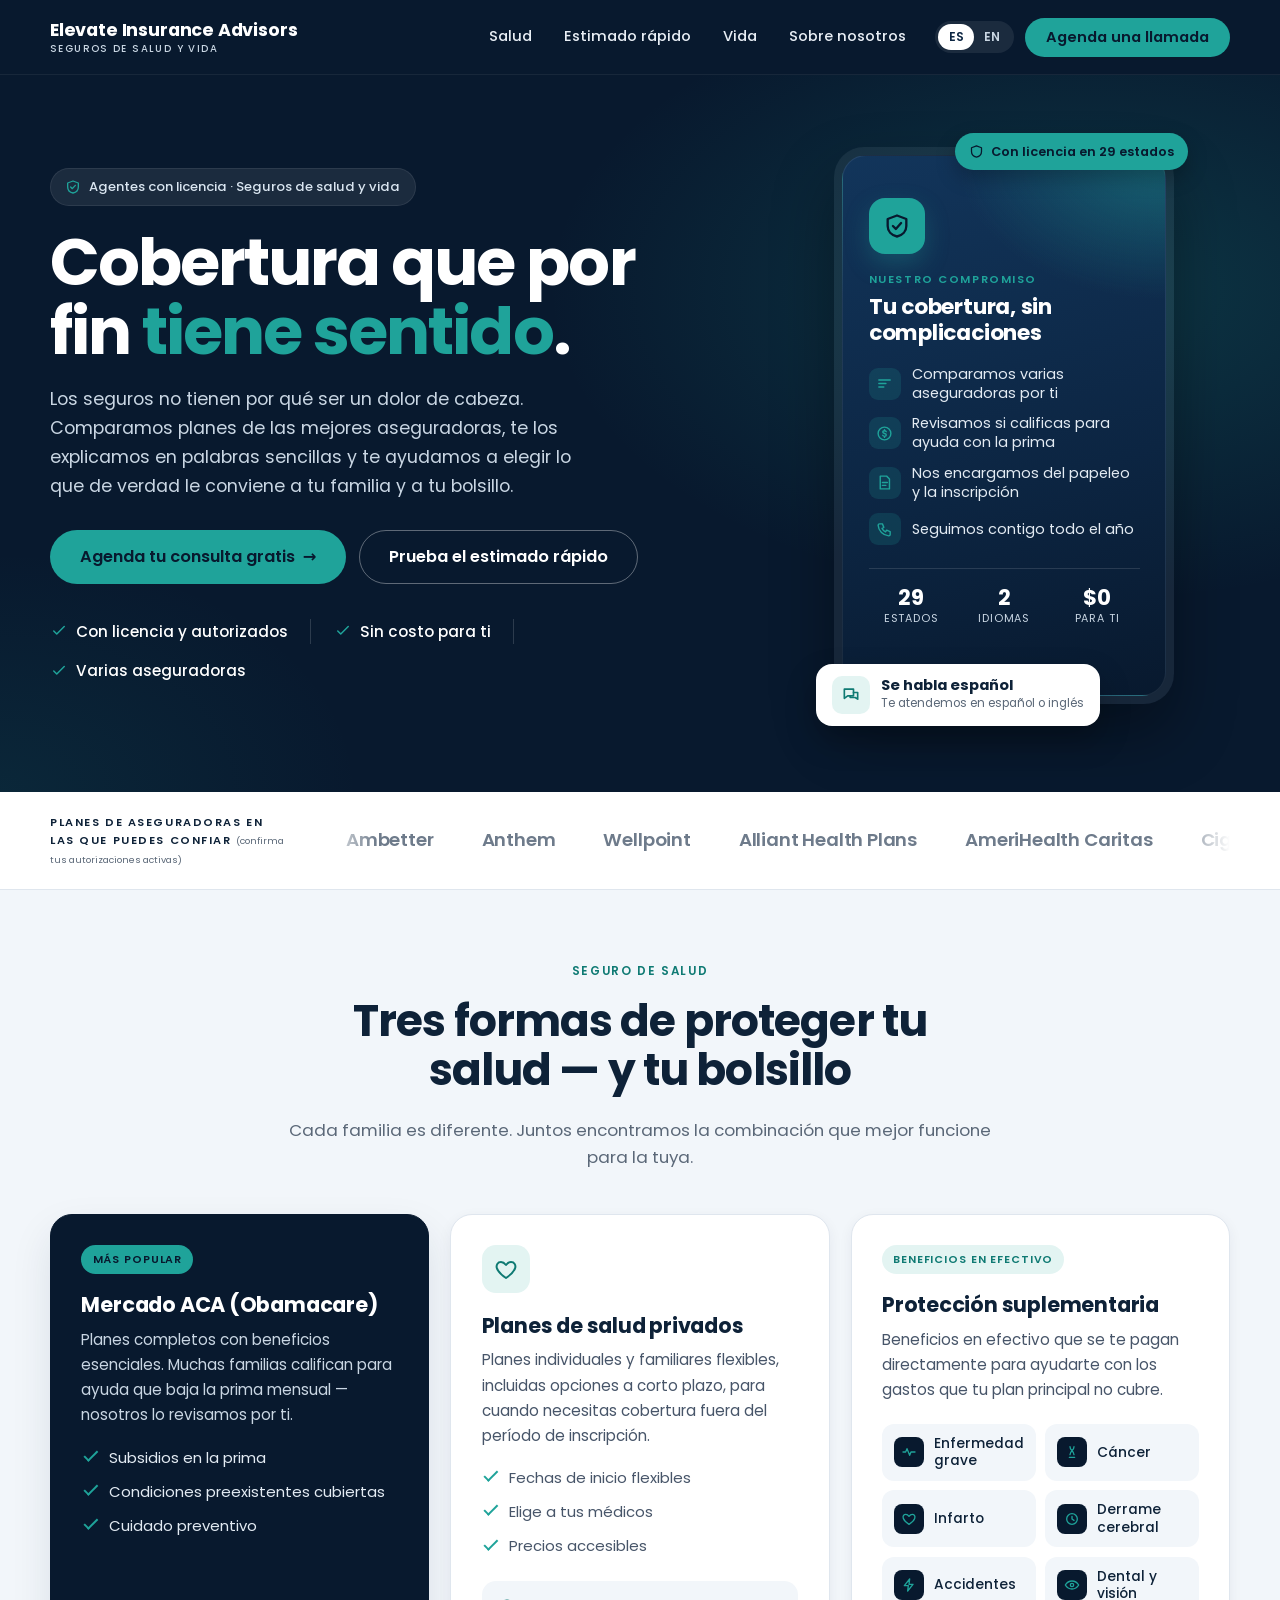
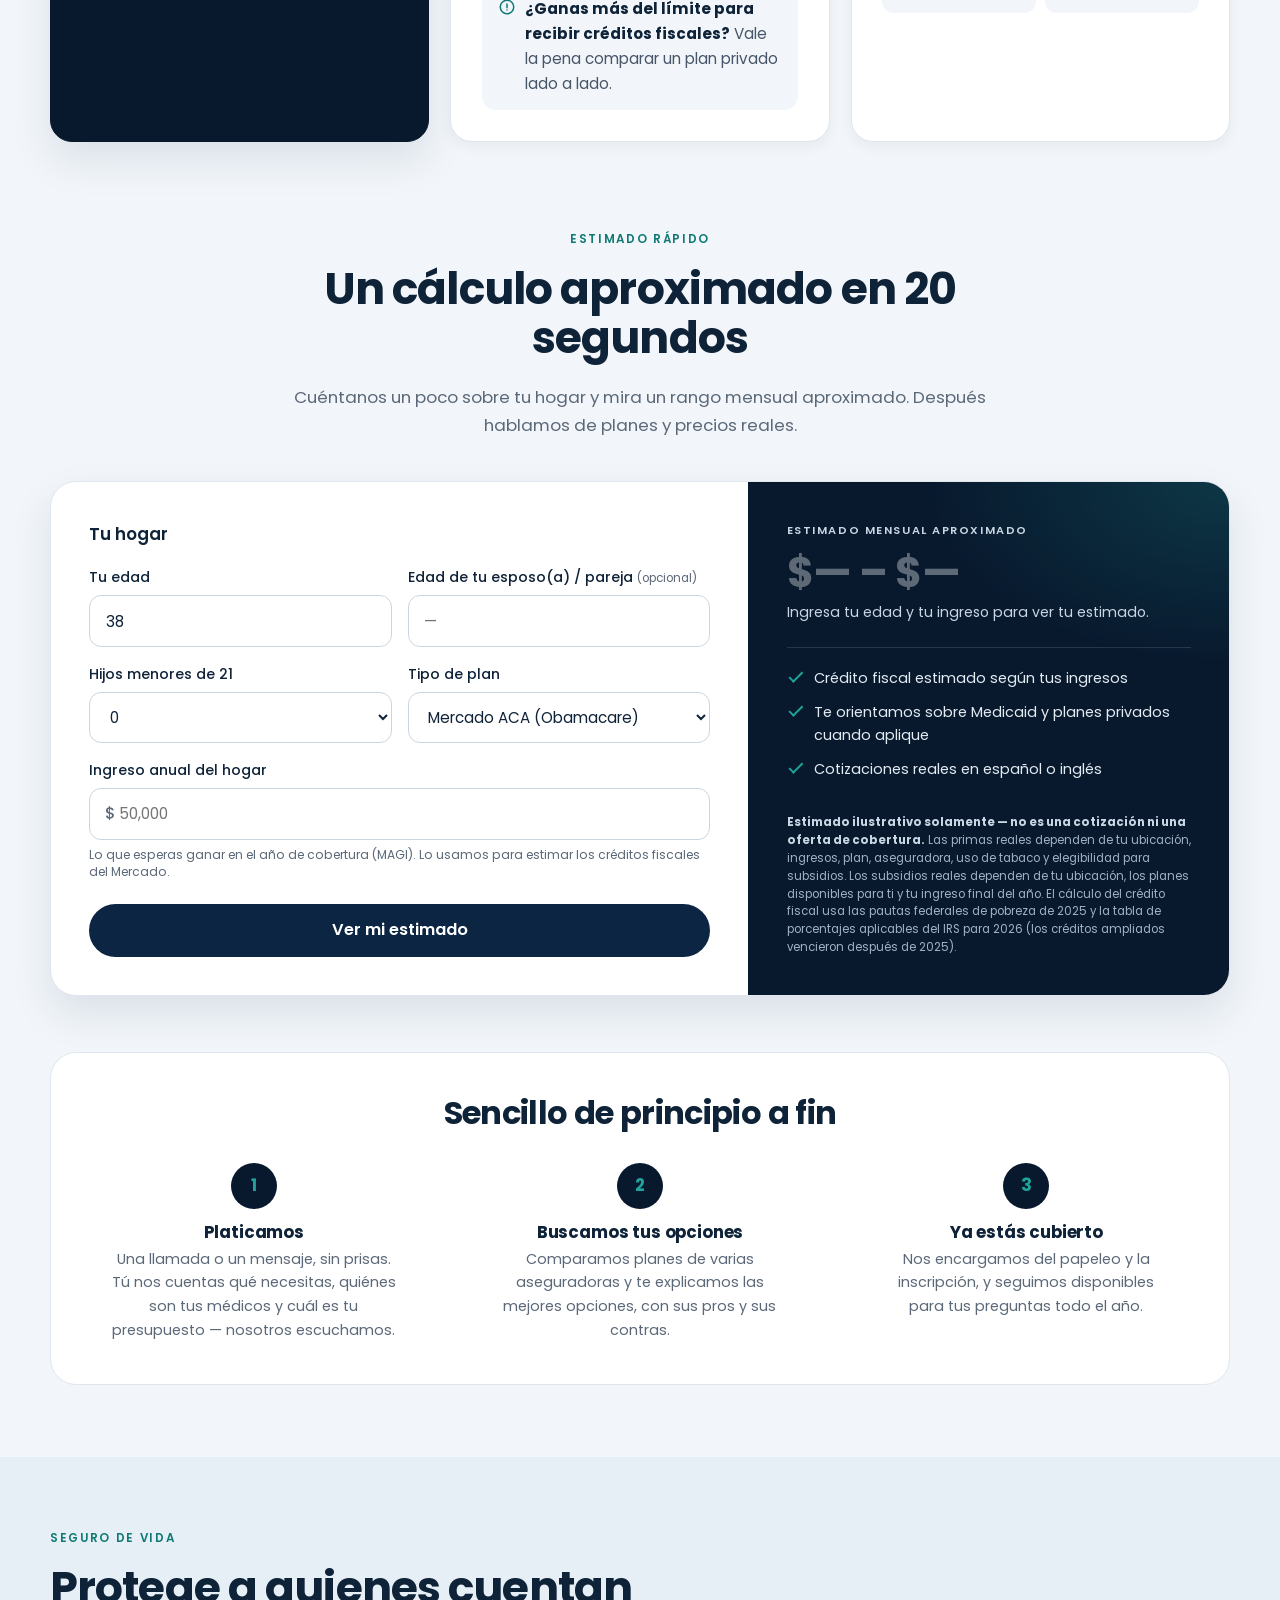
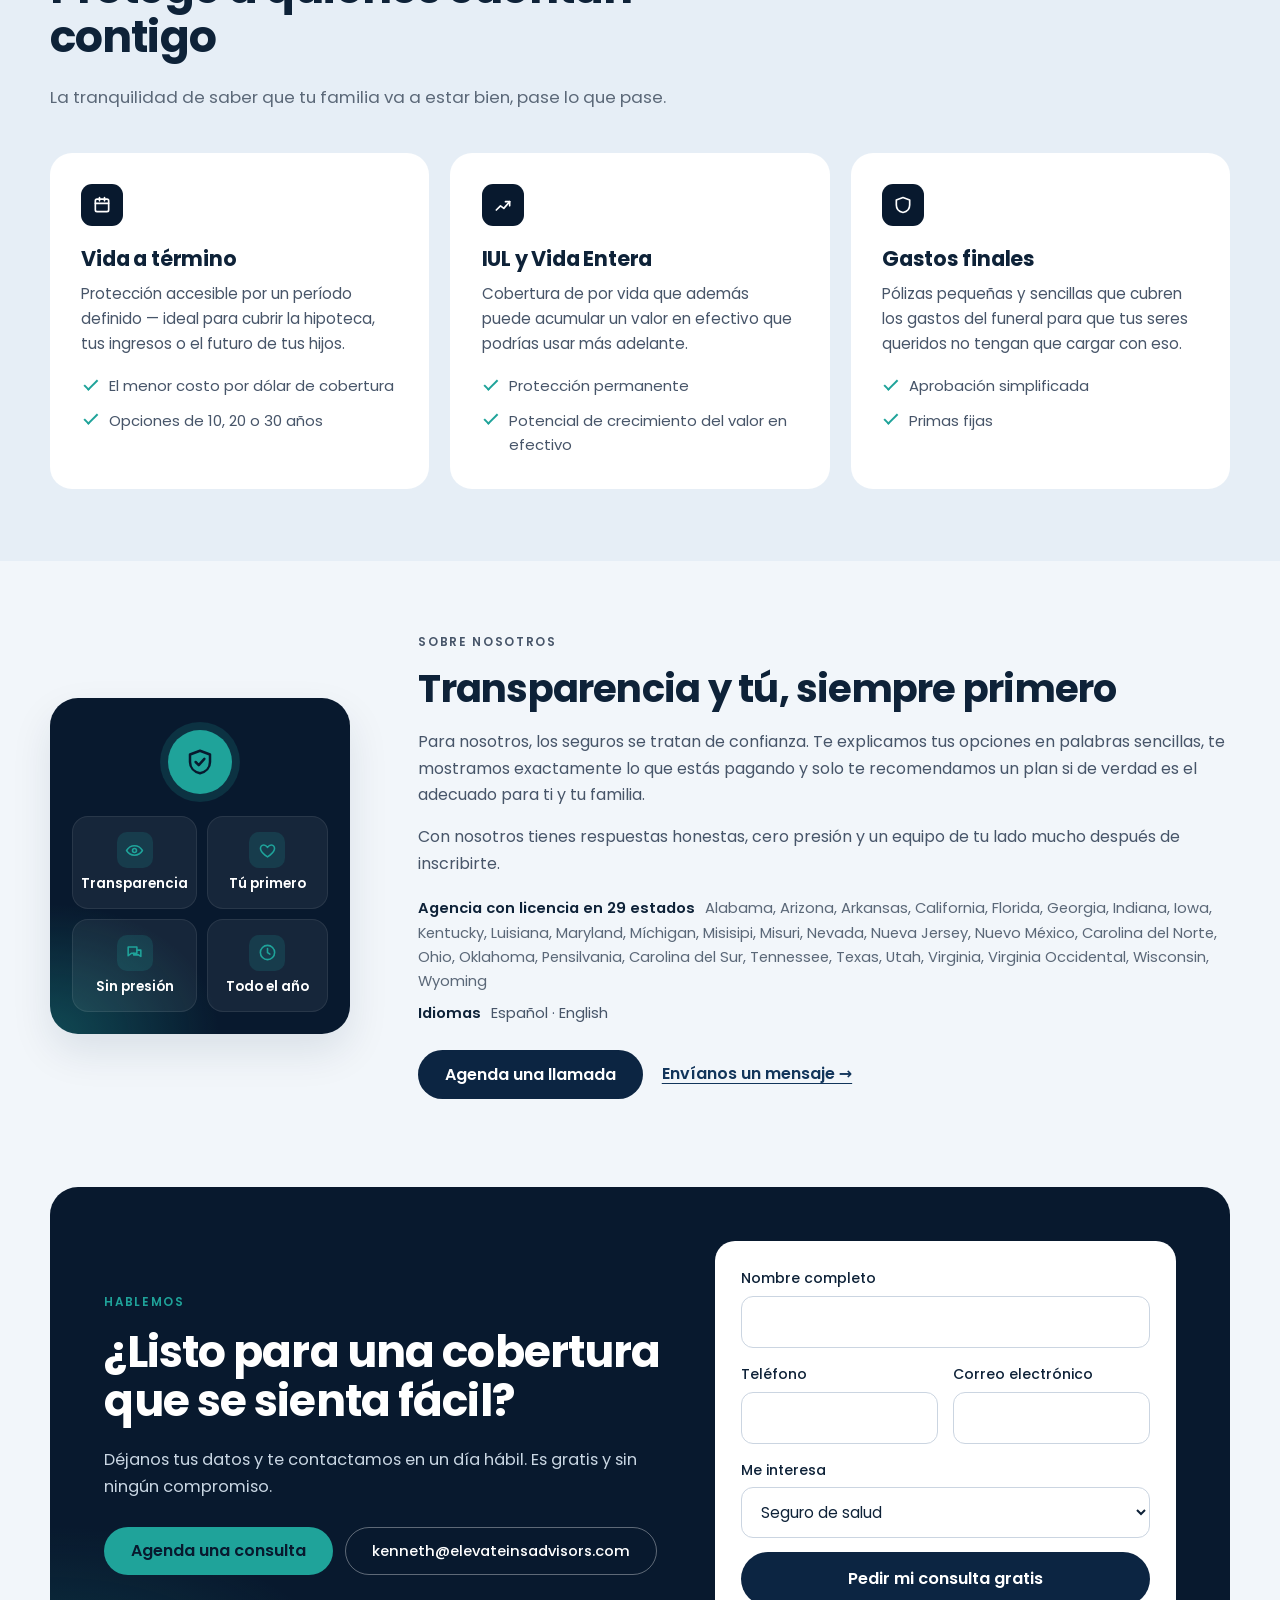
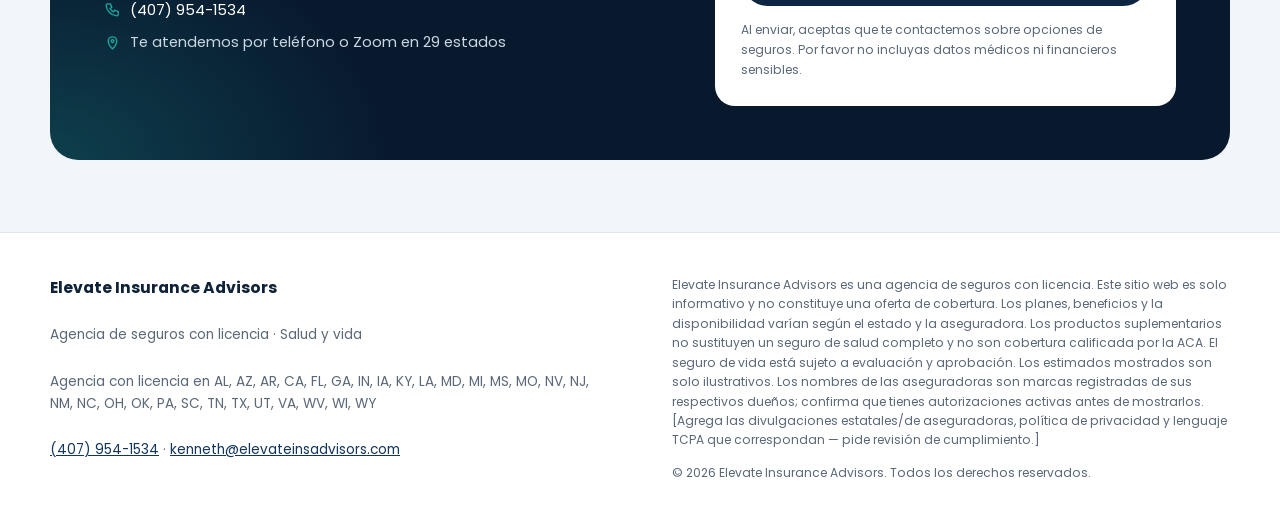
==== es/index.html @ 038d8456 "Add Spanish-first /es version (Elevate Insurance Advisors, no agent name/NPN)" ====
<!DOCTYPE html>
<html lang="es">
<head>
<meta charset="UTF-8">
<meta name="viewport" content="width=device-width, initial-scale=1">
<title>Elevate Insurance Advisors — Seguros de salud y vida en español</title>
<meta name="description" content="Agentes de seguros de salud y vida con licencia. Te ayudamos a comparar planes del Mercado ACA, planes privados y seguros de vida, en español y sin costo para ti.">
<link rel="preconnect" href="https://fonts.googleapis.com">
<link rel="preconnect" href="https://fonts.gstatic.com" crossorigin>
<link href="https://fonts.googleapis.com/css2?family=Poppins:wght@400;500;600;700&display=swap" rel="stylesheet">
<link rel="stylesheet" href="styles.css">
</head>
<body>

<header class="nav" id="top">
  <div class="container nav__inner">
    <a href="#top" class="brand" aria-label="Elevate Insurance Advisors — inicio">
      <span class="brand__name">Elevate Insurance Advisors</span>
      <span class="brand__tag" data-i18n="nav.tag">Seguros de salud y vida</span>
    </a>
    <nav class="nav__menu" id="menu" aria-label="Principal">
      <a href="#health" data-i18n="nav.health">Salud</a>
      <a href="#estimate" data-i18n="nav.estimate">Estimado rápido</a>
      <a href="#life" data-i18n="nav.life">Vida</a>
      <a href="#about" data-i18n="nav.about">Sobre nosotros</a>
    </nav>
    <div class="nav__actions">
      <div class="lang" role="group" aria-label="Idioma / Language">
        <button type="button" class="lang__btn is-active" data-lang="es" aria-pressed="true">ES</button>
        <button type="button" class="lang__btn" data-lang="en" aria-pressed="false">EN</button>
      </div>
      <a href="https://scheduler.zoom.us/kenneth-espinosa-y20qz6/1-hour-call" target="_blank" rel="noopener" data-book class="btn btn--teal btn--sm nav__cta" data-i18n="nav.cta">Agenda una llamada</a>
    </div>
  </div>
</header>

<main>
<!-- HERO -->
<section class="hero">
  <div class="container hero__grid">
    <div class="hero__copy">
      <p class="tag"><svg viewBox="0 0 24 24" aria-hidden="true"><path d="M12 3l8 3v6c0 4.5-3.2 8-8 9-4.8-1-8-4.5-8-9V6z"/><path d="M8.5 12l2.5 2.5 4.5-5"/></svg><span data-i18n="hero.eyebrow">Agentes con licencia · Seguros de salud y vida</span></p>
      <h1 data-i18n="hero.title">Cobertura que por fin <em>tiene sentido</em>.</h1>
      <p class="hero__lead" data-i18n="hero.sub">Los seguros no tienen por qué ser un dolor de cabeza. Comparamos planes de las mejores aseguradoras, te los explicamos en palabras sencillas y te ayudamos a elegir lo que de verdad le conviene a tu familia y a tu bolsillo.</p>
      <div class="hero__cta">
        <a href="https://scheduler.zoom.us/kenneth-espinosa-y20qz6/1-hour-call" target="_blank" rel="noopener" data-book class="btn btn--teal btn--lg"><span data-i18n="hero.cta1">Agenda tu consulta gratis</span> <span aria-hidden="true">→</span></a>
        <a href="#estimate" class="btn btn--outline btn--lg" data-i18n="hero.cta2">Prueba el estimado rápido</a>
      </div>
      <ul class="hero__facts">
        <li><svg viewBox="0 0 24 24" aria-hidden="true"><path d="M5 12l4 4 10-10"/></svg><span data-i18n="hero.b1">Con licencia y autorizados</span></li>
        <li><svg viewBox="0 0 24 24" aria-hidden="true"><path d="M5 12l4 4 10-10"/></svg><span data-i18n="hero.b2">Sin costo para ti</span></li>
        <li><svg viewBox="0 0 24 24" aria-hidden="true"><path d="M5 12l4 4 10-10"/></svg><span data-i18n="hero.b3">Varias aseguradoras</span></li>
      </ul>
    </div>
    <div class="hero__media">
      <div class="portrait promise">
        <div class="promise__inner">
          <span class="promise__seal" aria-hidden="true"><svg viewBox="0 0 24 24"><path d="M12 3l8 3v6c0 4.5-3.2 8-8 9-4.8-1-8-4.5-8-9V6z"/><path d="M8.5 12l2.5 2.5 4.5-5"/></svg></span>
          <p class="promise__kicker" data-i18n="promise.kicker">Nuestro compromiso</p>
          <p class="promise__title" data-i18n="promise.title">Tu cobertura, sin complicaciones</p>
          <ul class="promise__list">
            <li><span class="promise__ic" aria-hidden="true"><svg viewBox="0 0 24 24"><path d="M4 7h16M4 12h10M4 17h7"/></svg></span><span data-i18n="promise.t1">Comparamos varias aseguradoras por ti</span></li>
            <li><span class="promise__ic" aria-hidden="true"><svg viewBox="0 0 24 24"><circle cx="12" cy="12" r="9"/><path d="M14.5 9.5c-.5-1-1.5-1.5-2.5-1.5-1.4 0-2.5.8-2.5 2s1.1 1.6 2.5 2 2.5.8 2.5 2-1.1 2-2.5 2c-1 0-2-.5-2.5-1.5M12 6.5v1.5M12 16v1.5"/></svg></span><span data-i18n="promise.t2">Revisamos si calificas para ayuda con la prima</span></li>
            <li><span class="promise__ic" aria-hidden="true"><svg viewBox="0 0 24 24"><path d="M6 3h9l4 4v14H6z"/><path d="M9 12h7M9 16h5"/></svg></span><span data-i18n="promise.t3">Nos encargamos del papeleo y la inscripción</span></li>
            <li><span class="promise__ic" aria-hidden="true"><svg viewBox="0 0 24 24"><path d="M5 4h4l2 5-2.5 1.5a11 11 0 005 5L15 13l5 2v4a2 2 0 01-2 2A16 16 0 013 6a2 2 0 012-2"/></svg></span><span data-i18n="promise.t4">Seguimos contigo todo el año</span></li>
          </ul>
          <div class="promise__stats">
            <span><strong>29</strong><small data-i18n="promise.s1">estados</small></span>
            <span><strong>2</strong><small data-i18n="promise.s2">idiomas</small></span>
            <span><strong>$0</strong><small data-i18n="promise.s3">para ti</small></span>
          </div>
        </div>
        <span class="portrait__badge"><svg viewBox="0 0 24 24" aria-hidden="true"><path d="M12 3l8 3v6c0 4.5-3.2 8-8 9-4.8-1-8-4.5-8-9V6z"/></svg><span data-i18n="hero.badge">Con licencia en 29 estados</span></span>
        <div class="portrait__card">
          <span class="portrait__icon" aria-hidden="true"><svg viewBox="0 0 24 24"><path d="M4 5h11v8H8l-4 3z"/><path d="M15 9h5v8l-3-2h-6v-2"/></svg></span>
          <span><strong data-i18n="hero.lang.t">Se habla español</strong><small data-i18n="hero.lang">Te atendemos en español o inglés</small></span>
        </div>
      </div>
    </div>
  </div>
</section>

<!-- CARRIERS -->
<section class="carriers" aria-label="Aseguradoras">
  <div class="container carriers__inner">
    <p class="carriers__label" data-i18n="carriers.label">Planes de aseguradoras en las que puedes confiar <small>(confirma tus autorizaciones activas)</small></p>
    <div class="marquee">
      <div class="marquee__track">
        <ul>
          <li>Ambetter</li><li>Anthem</li><li>Wellpoint</li><li>Alliant Health Plans</li><li>AmeriHealth Caritas</li><li>Cigna</li><li>CareSource</li><li>Independence Blue Cross</li><li>Kaiser Permanente</li><li>Oscar</li><li>UnitedHealthcare</li><li>Molina Healthcare</li><li>Blue Cross Blue Shield of Texas</li><li>Florida Blue</li><li>Florida Health Care Plans</li><li>Blue Shield of California</li>
        </ul>
        <ul aria-hidden="true">
          <li>Ambetter</li><li>Anthem</li><li>Wellpoint</li><li>Alliant Health Plans</li><li>AmeriHealth Caritas</li><li>Cigna</li><li>CareSource</li><li>Independence Blue Cross</li><li>Kaiser Permanente</li><li>Oscar</li><li>UnitedHealthcare</li><li>Molina Healthcare</li><li>Blue Cross Blue Shield of Texas</li><li>Florida Blue</li><li>Florida Health Care Plans</li><li>Blue Shield of California</li>
        </ul>
      </div>
    </div>
  </div>
</section>

<!-- HEALTH -->
<section class="section" id="health">
  <div class="container">
    <header class="section__head section__head--center">
      <p class="eyebrow" data-i18n="health.eyebrow">Seguro de salud</p>
      <h2 data-i18n="health.title">Tres formas de proteger tu salud — y tu bolsillo</h2>
      <p class="section__sub" data-i18n="health.sub">Cada familia es diferente. Juntos encontramos la combinación que mejor funcione para la tuya.</p>
    </header>
    <div class="cards">
      <article class="card card--dark">
        <span class="chip chip--teal" data-i18n="health.flag">Más popular</span>
        <h3 data-i18n="health.c2.title">Mercado ACA (Obamacare)</h3>
        <p data-i18n="health.c2.text">Planes completos con beneficios esenciales. Muchas familias califican para ayuda que baja la prima mensual — nosotros lo revisamos por ti.</p>
        <ul class="ticks"><li data-i18n="health.c2.t1">Subsidios en la prima</li><li data-i18n="health.c2.t2">Condiciones preexistentes cubiertas</li><li data-i18n="health.c2.t3">Cuidado preventivo</li></ul>
      </article>
      <article class="card" id="private-plans">
        <span class="card__icon"><svg viewBox="0 0 24 24" aria-hidden="true"><path d="M12 21s-7-4.6-9-9.5C1.7 8 3.8 5 7 5c2 0 3.4 1 5 3 1.6-2 3-3 5-3 3.2 0 5.3 3 4 6.5C19 16.4 12 21 12 21z"/></svg></span>
        <h3 data-i18n="health.c1.title">Planes de salud privados</h3>
        <p data-i18n="health.c1.text">Planes individuales y familiares flexibles, incluidas opciones a corto plazo, para cuando necesitas cobertura fuera del período de inscripción.</p>
        <ul class="ticks"><li data-i18n="health.c1.t1">Fechas de inicio flexibles</li><li data-i18n="health.c1.t2">Elige a tus médicos</li><li data-i18n="health.c1.t3">Precios accesibles</li></ul>
        <p class="callout"><svg viewBox="0 0 24 24" aria-hidden="true"><circle cx="12" cy="12" r="9"/><path d="M12 8v5M12 16h.01"/></svg><span data-i18n="health.c1.note"><strong>¿Ganas más del límite para recibir créditos fiscales?</strong> Vale la pena comparar un plan privado lado a lado.</span></p>
      </article>
      <article class="card">
        <span class="chip" data-i18n="health.c3.flag">Beneficios en efectivo</span>
        <h3 data-i18n="health.c3.title">Protección suplementaria</h3>
        <p data-i18n="health.c3.text">Beneficios en efectivo que se te pagan directamente para ayudarte con los gastos que tu plan principal no cubre.</p>
        <ul class="tiles">
          <li><span class="tiles__ic" aria-hidden="true"><svg viewBox="0 0 24 24"><path d="M3 12h4l2-5 4 10 2-5h6"/></svg></span><span data-i18n="health.c3.t1">Enfermedad grave</span></li>
          <li><span class="tiles__ic" aria-hidden="true"><svg viewBox="0 0 24 24"><path d="M9 4c0 6 6 6 6 12M15 4c0 6-6 6-6 12"/><path d="M8 20h8"/></svg></span><span data-i18n="health.c3.t2">Cáncer</span></li>
          <li><span class="tiles__ic" aria-hidden="true"><svg viewBox="0 0 24 24"><path d="M12 20s-7-4.4-8.6-9C2.3 7.6 4.4 5 7.2 5 9 5 10.6 6 12 8c1.4-2 3-3 4.8-3 2.8 0 4.9 2.6 3.8 6-1.6 4.6-8.6 9-8.6 9z"/></svg></span><span data-i18n="health.c3.t3">Infarto</span></li>
          <li><span class="tiles__ic" aria-hidden="true"><svg viewBox="0 0 24 24"><circle cx="12" cy="12" r="8"/><path d="M12 8v4l3 2"/></svg></span><span data-i18n="health.c3.t4">Derrame cerebral</span></li>
          <li><span class="tiles__ic" aria-hidden="true"><svg viewBox="0 0 24 24"><path d="M13 3L5 13h6l-1 8 8-10h-6z"/></svg></span><span data-i18n="health.c3.t5">Accidentes</span></li>
          <li><span class="tiles__ic" aria-hidden="true"><svg viewBox="0 0 24 24"><path d="M2 12s3.6-6 10-6 10 6 10 6-3.6 6-10 6S2 12 2 12z"/><circle cx="12" cy="12" r="2.5"/></svg></span><span data-i18n="health.c3.t6">Dental y visión</span></li>
        </ul>
      </article>
    </div>
  </div>
</section>

<!-- ESTIMATE -->
<section class="section section--flush" id="estimate">
  <div class="container">
    <header class="section__head section__head--center">
      <p class="eyebrow" data-i18n="est.eyebrow">Estimado rápido</p>
      <h2 data-i18n="est.title">Un cálculo aproximado en 20 segundos</h2>
      <p class="section__sub" data-i18n="est.sub">Cuéntanos un poco sobre tu hogar y mira un rango mensual aproximado. Después hablamos de planes y precios reales.</p>
    </header>
    <div class="estimator">
      <form class="calc" id="calc" novalidate>
        <p class="calc__title" data-i18n="est.house">Tu hogar</p>
        <div class="calc__grid">
          <div class="field">
            <label for="age1" data-i18n="est.age1">Tu edad</label>
            <input type="number" id="age1" min="18" max="64" value="38" inputmode="numeric">
          </div>
          <div class="field">
            <label for="age2"><span data-i18n="est.age2">Edad de tu esposo(a) / pareja</span> <small data-i18n="est.opt">(opcional)</small></label>
            <input type="number" id="age2" min="18" max="64" placeholder="—" inputmode="numeric">
          </div>
          <div class="field">
            <label for="kids" data-i18n="est.kids">Hijos menores de 21</label>
            <select id="kids"><option>0</option><option>1</option><option>2</option><option>3</option><option>4</option><option>5</option></select>
          </div>
          <div class="field">
            <label for="type" data-i18n="est.type">Tipo de plan</label>
            <select id="type">
              <option value="aca" data-i18n="est.type.aca">Mercado ACA (Obamacare)</option>
              <option value="private" data-i18n="est.type.private">Plan de salud privado</option>
            </select>
          </div>
          <div class="field field--full">
            <label for="income" data-i18n="est.income">Ingreso anual del hogar</label>
            <div class="money"><span class="money__sym" aria-hidden="true">$</span><input type="text" id="income" inputmode="numeric" autocomplete="off" placeholder="50,000" aria-describedby="incomeHelp" required></div>
            <small class="field__help" id="incomeHelp" data-i18n="est.income.help">Lo que esperas ganar en el año de cobertura (MAGI). Lo usamos para estimar los créditos fiscales del Mercado.</small>
          </div>
        </div>
        <button type="submit" class="btn btn--navy btn--lg calc__btn" data-i18n="est.btn">Ver mi estimado</button>
      </form>
      <aside class="panel" aria-live="polite">
        <p class="panel__label" data-i18n="est.result">Estimado mensual aproximado</p>
        <div class="panel__empty" id="resultEmpty">
          <p class="panel__value panel__value--empty">$— – $—</p>
          <p class="panel__meta" data-i18n="est.empty">Ingresa tu edad y tu ingreso para ver tu estimado.</p>
        </div>
        <div class="result" id="result" hidden>
          <p class="result__sub" id="afterLabel" data-i18n="est.after">Mercado ACA, después del crédito fiscal</p>
          <p class="result__value" id="after">—</p>
          <p class="result__meta" id="credit"></p>
          <p class="result__who" id="who"></p>
          <p class="result__note" id="note" hidden></p>
          <a href="https://scheduler.zoom.us/kenneth-espinosa-y20qz6/1-hour-call" target="_blank" rel="noopener" data-book class="btn btn--teal" data-i18n="est.next">Quiero mi cotización real</a>
        </div>
        <ul class="panel__list">
          <li data-i18n="est.l1">Crédito fiscal estimado según tus ingresos</li>
          <li data-i18n="est.l2">Te orientamos sobre Medicaid y planes privados cuando aplique</li>
          <li data-i18n="est.l3">Cotizaciones reales en español o inglés</li>
        </ul>
        <p class="panel__fine" data-i18n="est.disclaimer"><strong>Estimado ilustrativo solamente — no es una cotización ni una oferta de cobertura.</strong> Las primas reales dependen de tu ubicación, ingresos, plan, aseguradora, uso de tabaco y elegibilidad para subsidios. Los subsidios reales dependen de tu ubicación, los planes disponibles para ti y tu ingreso final del año. El cálculo del crédito fiscal usa las pautas federales de pobreza de 2025 y la tabla de porcentajes aplicables del IRS para 2026 (los créditos ampliados vencieron después de 2025).</p>
        <!-- DEV NOTE: formula in script.js (estimate()) is EXAMPLE LOGIC and must be replaced with real rating data. -->
      </aside>
    </div>

    <!-- HOW -->
    <div class="how" id="how">
      <h2 data-i18n="how.title">Sencillo de principio a fin</h2>
      <ol class="steps">
        <li class="step"><span class="step__n">1</span><h3 data-i18n="how.s1.title">Platicamos</h3><p data-i18n="how.s1.text">Una llamada o un mensaje, sin prisas. Tú nos cuentas qué necesitas, quiénes son tus médicos y cuál es tu presupuesto — nosotros escuchamos.</p></li>
        <li class="step"><span class="step__n">2</span><h3 data-i18n="how.s2.title">Buscamos tus opciones</h3><p data-i18n="how.s2.text">Comparamos planes de varias aseguradoras y te explicamos las mejores opciones, con sus pros y sus contras.</p></li>
        <li class="step"><span class="step__n">3</span><h3 data-i18n="how.s3.title">Ya estás cubierto</h3><p data-i18n="how.s3.text">Nos encargamos del papeleo y la inscripción, y seguimos disponibles para tus preguntas todo el año.</p></li>
      </ol>
    </div>
  </div>
</section>

<!-- LIFE -->
<section class="section section--tint" id="life">
  <div class="container">
    <header class="section__head">
      <p class="eyebrow" data-i18n="life.eyebrow">Seguro de vida</p>
      <h2 data-i18n="life.title">Protege a quienes cuentan contigo</h2>
      <p class="section__sub" data-i18n="life.sub">La tranquilidad de saber que tu familia va a estar bien, pase lo que pase.</p>
    </header>
    <div class="cards">
      <article class="card card--flat">
        <span class="card__icon card__icon--navy"><svg viewBox="0 0 24 24" aria-hidden="true"><rect x="4" y="5" width="16" height="15" rx="2"/><path d="M4 10h16M9 3v4M15 3v4"/></svg></span>
        <h3 data-i18n="life.c1.title">Vida a término</h3>
        <p data-i18n="life.c1.text">Protección accesible por un período definido — ideal para cubrir la hipoteca, tus ingresos o el futuro de tus hijos.</p>
        <ul class="ticks"><li data-i18n="life.c1.t1">El menor costo por dólar de cobertura</li><li data-i18n="life.c1.t2">Opciones de 10, 20 o 30 años</li></ul>
      </article>
      <article class="card card--flat">
        <span class="card__icon card__icon--navy"><svg viewBox="0 0 24 24" aria-hidden="true"><path d="M4 18l5-5 4 3 7-8"/><path d="M15 8h5v5"/></svg></span>
        <h3 data-i18n="life.c2.title">IUL y Vida Entera</h3>
        <p data-i18n="life.c2.text">Cobertura de por vida que además puede acumular un valor en efectivo que podrías usar más adelante.</p>
        <ul class="ticks"><li data-i18n="life.c2.t1">Protección permanente</li><li data-i18n="life.c2.t2">Potencial de crecimiento del valor en efectivo</li></ul>
      </article>
      <article class="card card--flat">
        <span class="card__icon card__icon--navy"><svg viewBox="0 0 24 24" aria-hidden="true"><path d="M12 3l8 3v6c0 4.5-3.2 8-8 9-4.8-1-8-4.5-8-9V6z"/></svg></span>
        <h3 data-i18n="life.c3.title">Gastos finales</h3>
        <p data-i18n="life.c3.text">Pólizas pequeñas y sencillas que cubren los gastos del funeral para que tus seres queridos no tengan que cargar con eso.</p>
        <ul class="ticks"><li data-i18n="life.c3.t1">Aprobación simplificada</li><li data-i18n="life.c3.t2">Primas fijas</li></ul>
      </article>
    </div>
  </div>
</section>

<!-- ABOUT -->
<section class="section" id="about">
  <div class="container about">
    <div class="values" aria-hidden="true">
      <span class="values__mark"><svg viewBox="0 0 24 24"><path d="M12 3l8 3v6c0 4.5-3.2 8-8 9-4.8-1-8-4.5-8-9V6z"/><path d="M8.5 12l2.5 2.5 4.5-5"/></svg></span>
      <ul class="values__grid">
        <li><span class="values__ic"><svg viewBox="0 0 24 24"><path d="M2 12s3.6-6 10-6 10 6 10 6-3.6 6-10 6S2 12 2 12z"/><circle cx="12" cy="12" r="2.5"/></svg></span><span data-i18n="values.v1">Transparencia</span></li>
        <li><span class="values__ic"><svg viewBox="0 0 24 24"><path d="M12 20s-7-4.4-8.6-9C2.3 7.6 4.4 5 7.2 5 9 5 10.6 6 12 8c1.4-2 3-3 4.8-3 2.8 0 4.9 2.6 3.8 6-1.6 4.6-8.6 9-8.6 9z"/></svg></span><span data-i18n="values.v2">Tú primero</span></li>
        <li><span class="values__ic"><svg viewBox="0 0 24 24"><path d="M4 5h11v8H8l-4 3z"/><path d="M15 9h5v8l-3-2h-6v-2"/></svg></span><span data-i18n="values.v3">Sin presión</span></li>
        <li><span class="values__ic"><svg viewBox="0 0 24 24"><circle cx="12" cy="12" r="9"/><path d="M12 7v5l3 2"/></svg></span><span data-i18n="values.v4">Todo el año</span></li>
      </ul>
    </div>
    <div class="about__copy">
      <p class="eyebrow" data-i18n="about.eyebrow">Sobre nosotros</p>
      <h2 data-i18n="about.title">Transparencia y tú, siempre primero</h2>
      <p data-i18n="about.p1">Para nosotros, los seguros se tratan de confianza. Te explicamos tus opciones en palabras sencillas, te mostramos exactamente lo que estás pagando y solo te recomendamos un plan si de verdad es el adecuado para ti y tu familia.</p>
      <p data-i18n="about.p2">Con nosotros tienes respuestas honestas, cero presión y un equipo de tu lado mucho después de inscribirte.</p>
      <ul class="facts">
        <li><strong data-i18n="about.f1">Agencia con licencia en 29 estados</strong> <span data-i18n="about.states">Alabama, Arizona, Arkansas, California, Florida, Georgia, Indiana, Iowa, Kentucky, Luisiana, Maryland, Míchigan, Misisipi, Misuri, Nevada, Nueva Jersey, Nuevo México, Carolina del Norte, Ohio, Oklahoma, Pensilvania, Carolina del Sur, Tennessee, Texas, Utah, Virginia, Virginia Occidental, Wisconsin, Wyoming</span></li>
        <li><strong data-i18n="about.f3">Idiomas</strong> Español · English</li>
      </ul>
      <div class="about__cta">
        <a href="https://scheduler.zoom.us/kenneth-espinosa-y20qz6/1-hour-call" target="_blank" rel="noopener" data-book class="btn btn--navy" data-i18n="about.cta1">Agenda una llamada</a>
        <a href="#contact" class="textlink" data-i18n="about.cta2">Envíanos un mensaje →</a>
      </div>
    </div>
  </div>
</section>

<!-- CONTACT -->
<section class="section section--flush" id="contact">
  <div class="container">
    <div class="cta">
      <div class="cta__copy">
        <p class="eyebrow eyebrow--light" data-i18n="contact.eyebrow">Hablemos</p>
        <h2 data-i18n="contact.title">¿Listo para una cobertura que se sienta fácil?</h2>
        <p class="cta__sub" data-i18n="contact.sub">Déjanos tus datos y te contactamos en un día hábil. Es gratis y sin ningún compromiso.</p>
        <div class="cta__btns">
          <a href="https://scheduler.zoom.us/kenneth-espinosa-y20qz6/1-hour-call" target="_blank" rel="noopener" data-book class="btn btn--teal" data-i18n="contact.book">Agenda una consulta</a>
          <a href="mailto:kenneth@elevateinsadvisors.com" class="btn btn--outline">kenneth@elevateinsadvisors.com</a>
        </div>
        <ul class="cta__info">
          <li><svg viewBox="0 0 24 24" aria-hidden="true"><path d="M5 4h4l2 5-2.5 1.5a11 11 0 005 5L15 13l5 2v4a2 2 0 01-2 2A16 16 0 013 6a2 2 0 012-2"/></svg><a href="tel:+14079541534">(407) 954-1534</a></li>
          <li><svg viewBox="0 0 24 24" aria-hidden="true"><path d="M12 21s-6-5.3-6-11a6 6 0 0112 0c0 5.7-6 11-6 11z"/><circle cx="12" cy="10" r="2"/></svg><span data-i18n="contact.where">Te atendemos por teléfono o Zoom en 29 estados</span></li>
        </ul>
      </div>
      <form class="form" id="contactForm" novalidate>
        <div class="field"><label for="name" data-i18n="form.name">Nombre completo</label><input id="name" name="name" type="text" autocomplete="name" required></div>
        <div class="form__row">
          <div class="field"><label for="phone" data-i18n="form.phone">Teléfono</label><input id="phone" name="phone" type="tel" autocomplete="tel" required></div>
          <div class="field"><label for="email" data-i18n="form.email">Correo electrónico</label><input id="email" name="email" type="email" autocomplete="email" required></div>
        </div>
        <div class="field">
          <label for="interest" data-i18n="form.interest">Me interesa</label>
          <select id="interest" name="interest">
            <option value="Health insurance" data-i18n="form.i1">Seguro de salud</option>
            <option value="Supplemental protection" data-i18n="form.i2">Protección suplementaria</option>
            <option value="Life insurance" data-i18n="form.i3">Seguro de vida</option>
            <option value="Not sure yet" data-i18n="form.i4">Todavía no sé</option>
          </select>
        </div>
        <button type="submit" class="btn btn--navy btn--lg" data-i18n="form.btn">Pedir mi consulta gratis</button>
        <p class="form__status" id="formStatus" role="status"></p>
        <p class="form__note" data-i18n="form.note">Al enviar, aceptas que te contactemos sobre opciones de seguros. Por favor no incluyas datos médicos ni financieros sensibles.</p>
      </form>
    </div>
  </div>
</section>
</main>

<footer class="footer">
  <div class="container footer__grid">
    <div class="footer__id">
      <strong>Elevate Insurance Advisors</strong>
      <span data-i18n="footer.role">Agencia de seguros con licencia · Salud y vida</span>
      <span data-i18n="footer.lic">Agencia con licencia en AL, AZ, AR, CA, FL, GA, IN, IA, KY, LA, MD, MI, MS, MO, NV, NJ, NM, NC, OH, OK, PA, SC, TN, TX, UT, VA, WV, WI, WY</span>
      <span><a href="tel:+14079541534">(407) 954-1534</a> · <a href="mailto:kenneth@elevateinsadvisors.com">kenneth@elevateinsadvisors.com</a></span>
    </div>
    <div class="footer__fine">
      <p class="footer__legal" data-i18n="footer.legal">Elevate Insurance Advisors es una agencia de seguros con licencia. Este sitio web es solo informativo y no constituye una oferta de cobertura. Los planes, beneficios y la disponibilidad varían según el estado y la aseguradora. Los productos suplementarios no sustituyen un seguro de salud completo y no son cobertura calificada por la ACA. El seguro de vida está sujeto a evaluación y aprobación. Los estimados mostrados son solo ilustrativos. Los nombres de las aseguradoras son marcas registradas de sus respectivos dueños; confirma que tienes autorizaciones activas antes de mostrarlos. [Agrega las divulgaciones estatales/de aseguradoras, política de privacidad y lenguaje TCPA que correspondan — pide revisión de cumplimiento.]</p>
      <p class="footer__copy">© <span id="year">2026</span> Elevate Insurance Advisors. <span data-i18n="footer.rights">Todos los derechos reservados.</span></p>
    </div>
  </div>
</footer>

<script src="script.js"></script>
</body>
</html>
---- es/styles.css ----
/* Elevate Insurance Advisors — Spanish-first insurance site. Navy/teal palette, Poppins type. */
:root{
  --navy:#12355B; --navy-d:#0C2542; --navy-dd:#08192E;
  --teal:#1FA39A;            /* accent fills / large text on dark */
  --teal-a11y:#0F7A73;       /* AA teal for small text on light */
  --teal-l:#E3F4F2; --teal-glow:rgba(31,163,154,.28);
  --bg:#F2F6FA; --tint:#E6EEF6; --white:#fff;
  --ink:#0E2238; --body:#475569; --muted:#5B6878;
  --on-navy:#C9D6E3; --line:#DFE6EE;
  --radius:22px; --shadow:0 18px 40px rgba(12,37,66,.10); --shadow-sm:0 4px 14px rgba(12,37,66,.06);
  --font:"Poppins",system-ui,-apple-system,"Segoe UI",Roboto,Helvetica,Arial,sans-serif;
}
*,*::before,*::after{box-sizing:border-box}
html{scroll-behavior:smooth;scroll-padding-top:16px}
body{margin:0;font-family:var(--font);color:var(--body);background:var(--bg);line-height:1.65;font-size:16px;-webkit-font-smoothing:antialiased}
img{max-width:100%;display:block}
a{color:var(--teal-a11y)}
h1,h2,h3{font-family:var(--font);color:var(--ink);line-height:1.12;letter-spacing:-.02em;margin:0 0 .5em;font-weight:700}
h2{font-size:clamp(1.9rem,4.2vw,2.75rem)}
h3{font-size:1.3rem;letter-spacing:-.01em}
p{margin:0 0 1em}
svg{fill:none;stroke:currentColor;stroke-width:2;stroke-linecap:round;stroke-linejoin:round}
.container{width:min(1180px,100% - 2.5rem);margin-inline:auto}
.eyebrow{font-size:.74rem;font-weight:600;text-transform:uppercase;letter-spacing:.14em;color:var(--teal-a11y);margin:0 0 .9rem}
.eyebrow--light{color:var(--teal)}

/* Buttons: pill shapes */
.btn{display:inline-flex;align-items:center;justify-content:center;gap:.5rem;font:600 1rem/1 var(--font);text-decoration:none;border-radius:999px;padding:.95rem 1.6rem;border:1.5px solid transparent;cursor:pointer;transition:transform .15s,background .15s,border-color .15s,color .15s}
.btn:hover{transform:translateY(-1px)}
.btn--sm{padding:.7rem 1.25rem;font-size:.92rem}
.btn--lg{padding:1.1rem 1.8rem;font-size:1.02rem}
.btn--teal{background:var(--teal);color:var(--navy-dd)}
.btn--teal:hover{background:#27B5AB;color:var(--navy-dd)}
.btn--navy{background:var(--navy-d);color:#fff}
.btn--navy:hover{background:var(--navy);color:#fff}
.btn--outline{border-color:rgba(255,255,255,.35);color:#fff;background:transparent}
.btn--outline:hover{border-color:#fff;color:#fff}
.btn:focus-visible,.lang__btn:focus-visible,input:focus-visible,select:focus-visible,a:focus-visible{outline:3px solid var(--teal);outline-offset:2px}
.textlink{font-weight:600;color:var(--navy);text-underline-offset:4px}

/* Nav */
.nav{position:relative;z-index:50;background:var(--navy-dd);border-bottom:1px solid rgba(255,255,255,.06)}
.nav__inner{display:flex;align-items:center;gap:1.2rem;padding:.9rem 0;flex-wrap:wrap}
.brand{display:flex;flex-direction:column;text-decoration:none;line-height:1.15;margin-right:auto}
.brand__name{color:#fff;font-weight:700;font-size:1.1rem;letter-spacing:-.01em}
.brand__tag{color:var(--on-navy);font-size:.62rem;font-weight:500;text-transform:uppercase;letter-spacing:.14em;margin-top:.15rem}
.nav__menu{display:flex;gap:1.6rem;order:2;width:100%;overflow-x:auto;padding-bottom:.1rem}
.nav__menu a{color:#E8EEF5;text-decoration:none;font-size:.92rem;font-weight:500;white-space:nowrap}
.nav__menu a:hover{color:var(--teal)}
.nav__actions{display:flex;align-items:center;gap:.7rem}
.lang{display:flex;background:rgba(255,255,255,.08);border-radius:999px;padding:3px}
.lang__btn{font:600 .75rem/1 var(--font);color:var(--on-navy);background:none;border:0;border-radius:999px;padding:.45rem .65rem;cursor:pointer}
.lang__btn.is-active{background:#fff;color:var(--navy-d)}
.nav__cta{display:inline-flex;padding:.6rem 1rem;font-size:.85rem}

/* Hero */
.hero{background:radial-gradient(900px 520px at 85% 30%,rgba(31,163,154,.22),transparent 60%),radial-gradient(600px 400px at 0% 100%,rgba(31,163,154,.10),transparent 60%),var(--navy-dd);color:#fff;padding:3rem 0 4rem;overflow:hidden}
.hero__grid{display:grid;gap:3rem;align-items:center}
.tag{display:inline-flex;align-items:center;gap:.5rem;background:rgba(255,255,255,.08);border:1px solid rgba(255,255,255,.08);color:#D9E5F0;font-size:.82rem;font-weight:500;padding:.45rem .9rem;border-radius:999px;margin:0 0 1.4rem}
.tag svg{width:16px;height:16px;color:var(--teal)}
.hero h1{color:#fff;font-size:clamp(2.5rem,6.4vw,4.1rem);line-height:1.05;letter-spacing:-.03em;margin-bottom:1.2rem}
.hero h1 em{font-style:normal;color:var(--teal)}
.hero__lead{font-size:1.1rem;color:var(--on-navy);max-width:34rem;margin-bottom:1.8rem}
.hero__cta{display:flex;flex-wrap:wrap;gap:.8rem;margin-bottom:2.2rem}
.hero__facts{list-style:none;margin:0;padding:0;display:flex;flex-wrap:wrap;gap:.9rem 0}
.hero__facts li{display:flex;align-items:center;gap:.5rem;font-weight:500;font-size:.95rem;color:#fff;padding-right:1.4rem;margin-right:1.4rem;border-right:1px solid rgba(255,255,255,.15)}
.hero__facts li:last-child{border-right:0;margin-right:0;padding-right:0}
.hero__facts svg{width:18px;height:18px;color:var(--teal);flex:none}
.hero__media{display:flex;justify-content:center}
.portrait{position:relative;width:min(100%,340px);border-radius:30px;padding:8px;background:rgba(255,255,255,.06);box-shadow:0 30px 60px rgba(0,0,0,.35)}
.portrait img{width:100%;height:auto;aspect-ratio:4/4.7;object-fit:cover;object-position:50% 20%;border-radius:24px}
.portrait__badge{position:absolute;top:-14px;right:-14px;display:inline-flex;align-items:center;gap:.4rem;background:var(--teal);color:var(--navy-dd);font-size:.8rem;font-weight:600;padding:.5rem .9rem;border-radius:999px;box-shadow:0 8px 20px rgba(0,0,0,.25)}
.portrait__badge svg{width:15px;height:15px}
.portrait__card{position:absolute;left:-18px;bottom:30px;display:flex;align-items:center;gap:.7rem;background:#fff;color:var(--ink);border-radius:16px;padding:.75rem 1rem;box-shadow:0 14px 30px rgba(0,0,0,.25)}
.portrait__card strong{display:block;font-size:.92rem;line-height:1.2}
.portrait__card small{display:block;font-size:.74rem;color:var(--muted)}
.portrait__icon{width:38px;height:38px;border-radius:10px;background:var(--teal-l);color:var(--teal-a11y);display:grid;place-items:center;flex:none}
.portrait__icon svg{width:20px;height:20px}

/* Carriers */
.carriers{background:var(--white);border-bottom:1px solid var(--line);padding:1.3rem 0;overflow:hidden}
.carriers__inner{display:grid;gap:.8rem;align-items:center}
.carriers__label{font-size:.7rem;font-weight:600;text-transform:uppercase;letter-spacing:.14em;color:var(--ink);margin:0}
.carriers__label small{text-transform:none;letter-spacing:0;font-weight:400;color:var(--muted)}
.marquee{overflow:hidden;mask-image:linear-gradient(90deg,transparent,#000 6%,#000 94%,transparent);-webkit-mask-image:linear-gradient(90deg,transparent,#000 6%,#000 94%,transparent)}
.marquee__track{display:flex;width:max-content;animation:scroll 70s linear infinite}
.marquee:hover .marquee__track{animation-play-state:paused}
.marquee ul{display:flex;gap:3rem;list-style:none;margin:0;padding:0 1.5rem}
.marquee li{white-space:nowrap;font-size:1.15rem;font-weight:600;color:#6E7B8B;letter-spacing:-.01em}
@keyframes scroll{to{transform:translateX(-50%)}}

/* Sections */
.section{padding:4.5rem 0}
.section--flush{padding-top:1rem}
.section--tint{background:var(--tint)}
.section__head{max-width:44rem;margin-bottom:2.6rem}
.section__head--center{text-align:center;margin-inline:auto}
.section__sub{font-size:1.05rem;color:var(--muted);margin:0}

/* Cards */
.cards{display:grid;gap:1.3rem}
.card{position:relative;background:var(--white);border:1px solid var(--line);border-radius:var(--radius);padding:1.9rem;box-shadow:var(--shadow-sm);display:flex;flex-direction:column}
.card h3{margin-top:.2rem}
.card p{font-size:.95rem}
.card--dark{background:var(--navy-dd);border-color:var(--navy-dd);color:var(--on-navy);box-shadow:var(--shadow)}
.card--dark h3{color:#fff}
.card--flat{box-shadow:none;border-color:transparent}
.card__icon{width:48px;height:48px;border-radius:14px;background:var(--teal-l);color:var(--teal-a11y);display:grid;place-items:center;margin-bottom:1.1rem}
.card__icon svg{width:24px;height:24px}
.card__icon--navy{width:42px;height:42px;border-radius:11px;background:var(--navy-dd);color:#fff}
.card__icon--navy svg{width:20px;height:20px}
.chip{align-self:flex-start;font-size:.68rem;font-weight:600;text-transform:uppercase;letter-spacing:.08em;padding:.35rem .7rem;border-radius:999px;background:var(--teal-l);color:var(--teal-a11y);margin-bottom:1rem}
.chip--teal{background:var(--teal);color:var(--navy-dd)}
.ticks{list-style:none;margin:.2rem 0 0;padding:0;display:grid;gap:.6rem}
.ticks li{position:relative;padding-left:1.7rem;font-size:.93rem}
.ticks li::before{content:"";position:absolute;left:.15rem;top:.35em;width:.85rem;height:.45rem;border-left:2px solid var(--teal);border-bottom:2px solid var(--teal);transform:rotate(-45deg)}
.card--dark .ticks li{color:#E3EBF3}
.callout{display:flex;gap:.6rem;align-items:flex-start;margin:1.4rem 0 0;padding:.9rem 1rem;background:var(--bg);border-radius:14px;font-size:.88rem;color:var(--body)}
.callout strong{color:var(--ink)}
.callout svg{width:18px;height:18px;color:var(--teal-a11y);flex:none;margin-top:.15rem}
.tiles{list-style:none;margin:.4rem 0 0;padding:0;display:grid;grid-template-columns:1fr 1fr;gap:.6rem}
.tiles li{display:flex;align-items:center;gap:.6rem;background:var(--bg);border-radius:12px;padding:.7rem .75rem;font-size:.86rem;font-weight:500;color:var(--ink);line-height:1.25}
.tiles__ic{width:30px;height:30px;border-radius:8px;background:var(--navy-dd);color:var(--teal);display:grid;place-items:center;flex:none}
.tiles__ic svg{width:16px;height:16px}

/* Estimator */
.estimator{display:grid;background:var(--white);border:1px solid var(--line);border-radius:26px;box-shadow:var(--shadow);overflow:hidden}
.calc{padding:2rem}
.calc__title{font-weight:600;color:var(--ink);font-size:1.05rem;margin-bottom:1.1rem}
.calc__grid{display:grid;gap:1rem;grid-template-columns:1fr 1fr;margin-bottom:1.4rem}
.field{display:flex;flex-direction:column;gap:.35rem}
.field--full{grid-column:1/-1}
.field label{font-weight:500;font-size:.88rem;color:var(--ink)}
.field label small{font-weight:400;color:var(--muted)}
.field__help{font-size:.76rem;color:var(--muted);line-height:1.45}
input,select{font:inherit;font-size:.95rem;padding:.8rem .95rem;border:1.5px solid #CBD5E1;border-radius:12px;background:#fff;color:var(--ink);width:100%}
input:focus,select:focus{border-color:var(--teal-a11y)}
input.invalid{border-color:#b3321a;background:#FFF7F5}
.money{position:relative}
.money__sym{position:absolute;left:.95rem;top:50%;transform:translateY(-50%);color:var(--muted);font-weight:500;pointer-events:none}
.money input{padding-left:1.8rem}
.calc__btn{width:100%}
.panel{background:radial-gradient(500px 300px at 100% 0%,rgba(31,163,154,.22),transparent 60%),var(--navy-dd);color:var(--on-navy);padding:2rem;display:flex;flex-direction:column}
.panel__label{font-size:.7rem;font-weight:600;text-transform:uppercase;letter-spacing:.14em;color:var(--on-navy);margin:0 0 .6rem}
.panel__value{font-size:clamp(2rem,6vw,2.6rem);font-weight:700;color:#fff;letter-spacing:-.02em;margin:0;line-height:1.15}
.panel__value--empty{color:rgba(255,255,255,.35)}
.panel__meta{font-size:.88rem;margin:.3rem 0 0}
.result[hidden]{display:none}
.result__sub{margin:0;font-size:.95rem;font-weight:600;color:#fff}
.result__value{font-size:clamp(2rem,6vw,2.6rem);font-weight:700;color:var(--teal);letter-spacing:-.02em;line-height:1.15;margin:.15rem 0 .2rem}
.result__value .nw{white-space:nowrap}
.result__value small{font-size:.45em;font-weight:500;color:var(--on-navy);margin-left:.25em;letter-spacing:0;white-space:nowrap}
.result__meta{margin:0;font-size:.9rem;color:#E3EBF3}
.result__who{margin:.2rem 0 .8rem;font-size:.82rem;color:var(--on-navy)}
.result__note{margin:0 0 1rem;font-size:.86rem;line-height:1.5;color:#fff;background:rgba(255,255,255,.07);border-radius:12px;padding:.75rem .9rem}
.result__note[hidden]{display:none}
.result__note a{color:var(--teal);font-weight:600}
.result .btn{align-self:flex-start}
.panel__list{list-style:none;margin:1.4rem 0 1.2rem;padding:1.2rem 0 0;border-top:1px solid rgba(255,255,255,.12);display:grid;gap:.6rem}
.panel__list li{position:relative;padding-left:1.7rem;font-size:.9rem;color:#E3EBF3}
.panel__list li::before{content:"";position:absolute;left:.15rem;top:.35em;width:.85rem;height:.45rem;border-left:2px solid var(--teal);border-bottom:2px solid var(--teal);transform:rotate(-45deg)}
.panel__fine{margin:auto 0 0;font-size:.72rem;line-height:1.55;color:#9FB1C4}
.panel__fine strong{color:#C9D6E3}

/* How it works */
.how{margin-top:3.5rem;background:var(--white);border:1px solid var(--line);border-radius:26px;padding:2.6rem 1.6rem;text-align:center}
.how h2{font-size:clamp(1.5rem,3.4vw,2rem);margin-bottom:2rem}
.steps{list-style:none;margin:0;padding:0;display:grid;gap:2rem}
.step h3{font-size:1.05rem;margin:.9rem 0 .35rem}
.step p{font-size:.9rem;color:var(--muted);max-width:18rem;margin:0 auto}
.step__n{display:inline-grid;place-items:center;width:46px;height:46px;border-radius:50%;background:var(--navy-dd);color:var(--teal);font-weight:700;font-size:1.05rem}

/* About */
.about{display:grid;gap:2.5rem;align-items:center}
.about__photo{width:min(260px,70vw);aspect-ratio:1;border-radius:50%;padding:8px;background:#fff;box-shadow:var(--shadow);margin-inline:auto}
.about__photo img{width:100%;height:100%;aspect-ratio:1;object-fit:cover;object-position:50% 18%;border-radius:50%}
.about__copy h2{font-size:clamp(1.8rem,3.8vw,2.4rem)}
.about__copy p{color:var(--body)}
.facts{list-style:none;margin:1.2rem 0 1.6rem;padding:0;display:grid;gap:.45rem;font-size:.92rem}
.facts strong{color:var(--ink);font-weight:600;margin-right:.35rem}
.facts span{color:var(--muted)}
.about__cta{display:flex;flex-wrap:wrap;align-items:center;gap:1.2rem}

/* CTA + contact */
.cta{display:grid;gap:2rem;background:radial-gradient(520px 360px at 0% 100%,rgba(31,163,154,.28),transparent 65%),var(--navy-dd);color:var(--on-navy);border-radius:28px;padding:2.4rem 1.6rem;align-items:center}
.cta h2{color:#fff}
.cta__sub{font-size:1.02rem;margin-bottom:1.6rem}
.cta__btns{display:flex;flex-wrap:wrap;gap:.8rem;margin-bottom:1.4rem}
.cta__btns .btn--outline{font-weight:500;font-size:.92rem}
.cta__info{list-style:none;margin:0;padding:0;display:grid;gap:.5rem;font-size:.92rem}
.cta__info li{display:flex;align-items:center;gap:.55rem}
.cta__info svg{width:17px;height:17px;color:var(--teal)}
.cta__info a{color:#fff;text-decoration:none}
.form{background:#fff;border-radius:20px;padding:1.6rem;display:grid;gap:.9rem;color:var(--body)}
.form__row{display:grid;gap:.9rem}
.form__status{margin:0;font-weight:600;color:var(--teal-a11y);font-size:.9rem}
.form__status.err{color:#b3321a}
.form__status:empty{display:none}
.form__note{margin:0;font-size:.76rem;color:var(--muted)}

/* Footer */
.footer{background:var(--white);border-top:1px solid var(--line);padding:2.6rem 0;font-size:.85rem}
.footer__grid{display:grid;gap:1.6rem}
.footer__id{display:grid;gap:.15rem;color:var(--muted)}
.footer__id strong{color:var(--ink);font-size:.98rem}
.footer__id a{color:var(--navy)}
.footer__legal{font-size:.76rem;line-height:1.6;color:var(--muted);margin-bottom:.8rem}
.footer__copy{font-size:.76rem;color:var(--muted);margin:0}

/* Tablet / desktop */
@media (min-width:720px){
  .cards{grid-template-columns:repeat(3,1fr)}
  .steps{grid-template-columns:repeat(3,1fr)}
  .form__row{grid-template-columns:1fr 1fr}
  .carriers__inner{grid-template-columns:auto 1fr;gap:2rem}
  .carriers__label{max-width:15rem}
}
@media (min-width:960px){
  html{scroll-padding-top:84px}
  .nav{position:sticky;top:0}
  .nav__inner{flex-wrap:nowrap;padding:1.1rem 0}
  .nav__menu{order:0;width:auto;overflow:visible;gap:2rem;margin-right:.6rem}
  .nav__cta{padding:.7rem 1.25rem;font-size:.92rem}
  .hero{padding:4.5rem 0 5.5rem}
  .hero__grid{grid-template-columns:1.25fr .85fr;gap:4rem}
  .estimator{grid-template-columns:1.45fr 1fr}
  .calc,.panel{padding:2.4rem}
  .about{grid-template-columns:auto 1fr;gap:4rem}
  .about__photo{width:300px;margin:0}
  .cta{grid-template-columns:1.1fr .9fr;padding:3.4rem;gap:3rem}
  .footer__grid{grid-template-columns:1fr 1fr;gap:4rem}
}
@media (max-width:959px){
  .nav__actions{order:3}
  .hero__media{margin-top:.5rem}
  .portrait{margin-inline:18px}
}
@media (max-width:480px){
  .calc__grid{grid-template-columns:1fr}
  .hero__facts li{border-right:0;margin-right:1rem;padding-right:0}
  .btn--lg{width:100%}
  .portrait__card{left:-10px}
  .portrait__badge{right:-8px}
}
/* ===== /es additions: hero promise card (replaces headshot) ===== */
.promise__inner{position:relative;border-radius:24px;padding:2.6rem 1.6rem 1.6rem;color:var(--on-navy);overflow:hidden;
  background:radial-gradient(320px 220px at 100% 0%,rgba(31,163,154,.45),transparent 65%),linear-gradient(165deg,var(--navy) 0%,var(--navy-d) 60%,var(--navy-dd) 100%);border:1px solid rgba(255,255,255,.08)}
.promise__seal{width:56px;height:56px;border-radius:16px;background:var(--teal);color:var(--navy-dd);display:grid;place-items:center;margin-bottom:1rem;box-shadow:0 10px 24px var(--teal-glow)}
.promise__seal svg{width:28px;height:28px}
.promise__kicker{font-size:.7rem;font-weight:600;text-transform:uppercase;letter-spacing:.14em;color:var(--teal);margin:0 0 .35rem}
.promise__title{font-size:1.35rem;font-weight:700;line-height:1.2;color:#fff;letter-spacing:-.01em;margin:0 0 1.2rem}
.promise__list{list-style:none;margin:0 0 1.4rem;padding:0;display:grid;gap:.75rem}
.promise__list li{display:flex;align-items:center;gap:.7rem;font-size:.9rem;line-height:1.3;color:#E3EBF3}
.promise__ic{width:32px;height:32px;border-radius:9px;background:rgba(31,163,154,.18);color:var(--teal);display:grid;place-items:center;flex:none}
.promise__ic svg{width:17px;height:17px}
.promise__stats{display:grid;grid-template-columns:repeat(3,1fr);gap:.5rem;padding-top:1.1rem;margin-bottom:2.6rem;border-top:1px solid rgba(255,255,255,.12);text-align:center}
.promise__stats strong{display:block;font-size:1.35rem;font-weight:700;color:#fff;line-height:1.1}
.promise__stats small{display:block;font-size:.68rem;color:var(--on-navy);text-transform:uppercase;letter-spacing:.08em}
.promise .portrait__card{bottom:-22px}

/* ===== /es additions: About values card (replaces round photo) ===== */
.values{position:relative;width:min(300px,100%);border-radius:28px;padding:2rem 1.4rem 1.4rem;margin-inline:auto;color:var(--on-navy);box-shadow:var(--shadow);
  background:radial-gradient(260px 200px at 0% 100%,rgba(31,163,154,.35),transparent 65%),var(--navy-dd)}
.values__mark{width:64px;height:64px;border-radius:50%;background:var(--teal);color:var(--navy-dd);display:grid;place-items:center;margin:0 auto 1.4rem;box-shadow:0 0 0 8px rgba(31,163,154,.18)}
.values__mark svg{width:30px;height:30px}
.values__grid{list-style:none;margin:0;padding:0;display:grid;grid-template-columns:1fr 1fr;gap:.6rem}
.values__grid li{display:flex;flex-direction:column;align-items:center;gap:.5rem;text-align:center;background:rgba(255,255,255,.06);border:1px solid rgba(255,255,255,.08);border-radius:16px;padding:.95rem .5rem;font-size:.84rem;font-weight:600;color:#fff;line-height:1.25}
.values__ic{width:36px;height:36px;border-radius:10px;background:rgba(31,163,154,.18);color:var(--teal);display:grid;place-items:center}
.values__ic svg{width:19px;height:19px}
@media (min-width:960px){.values{margin:0}}

@media (prefers-reduced-motion:reduce){.marquee__track{animation:none}html{scroll-behavior:auto}.btn{transition:none}}
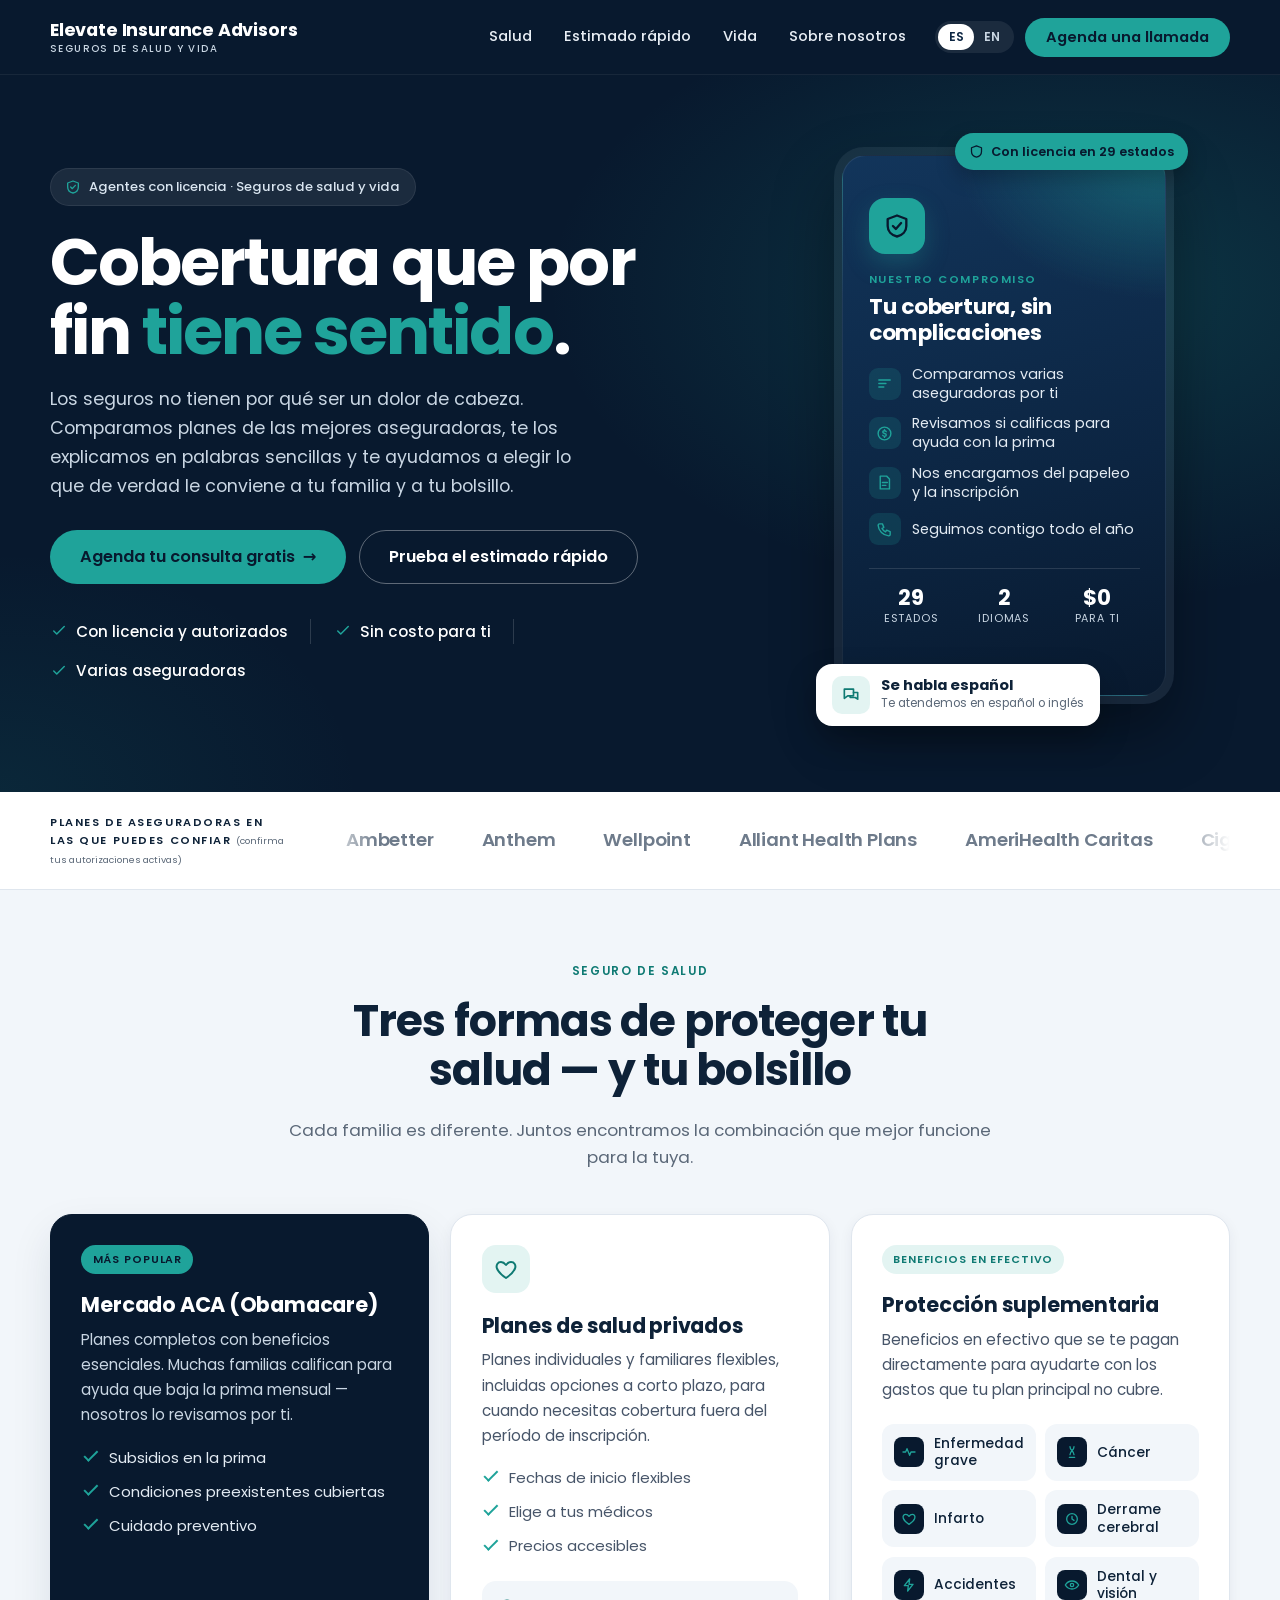
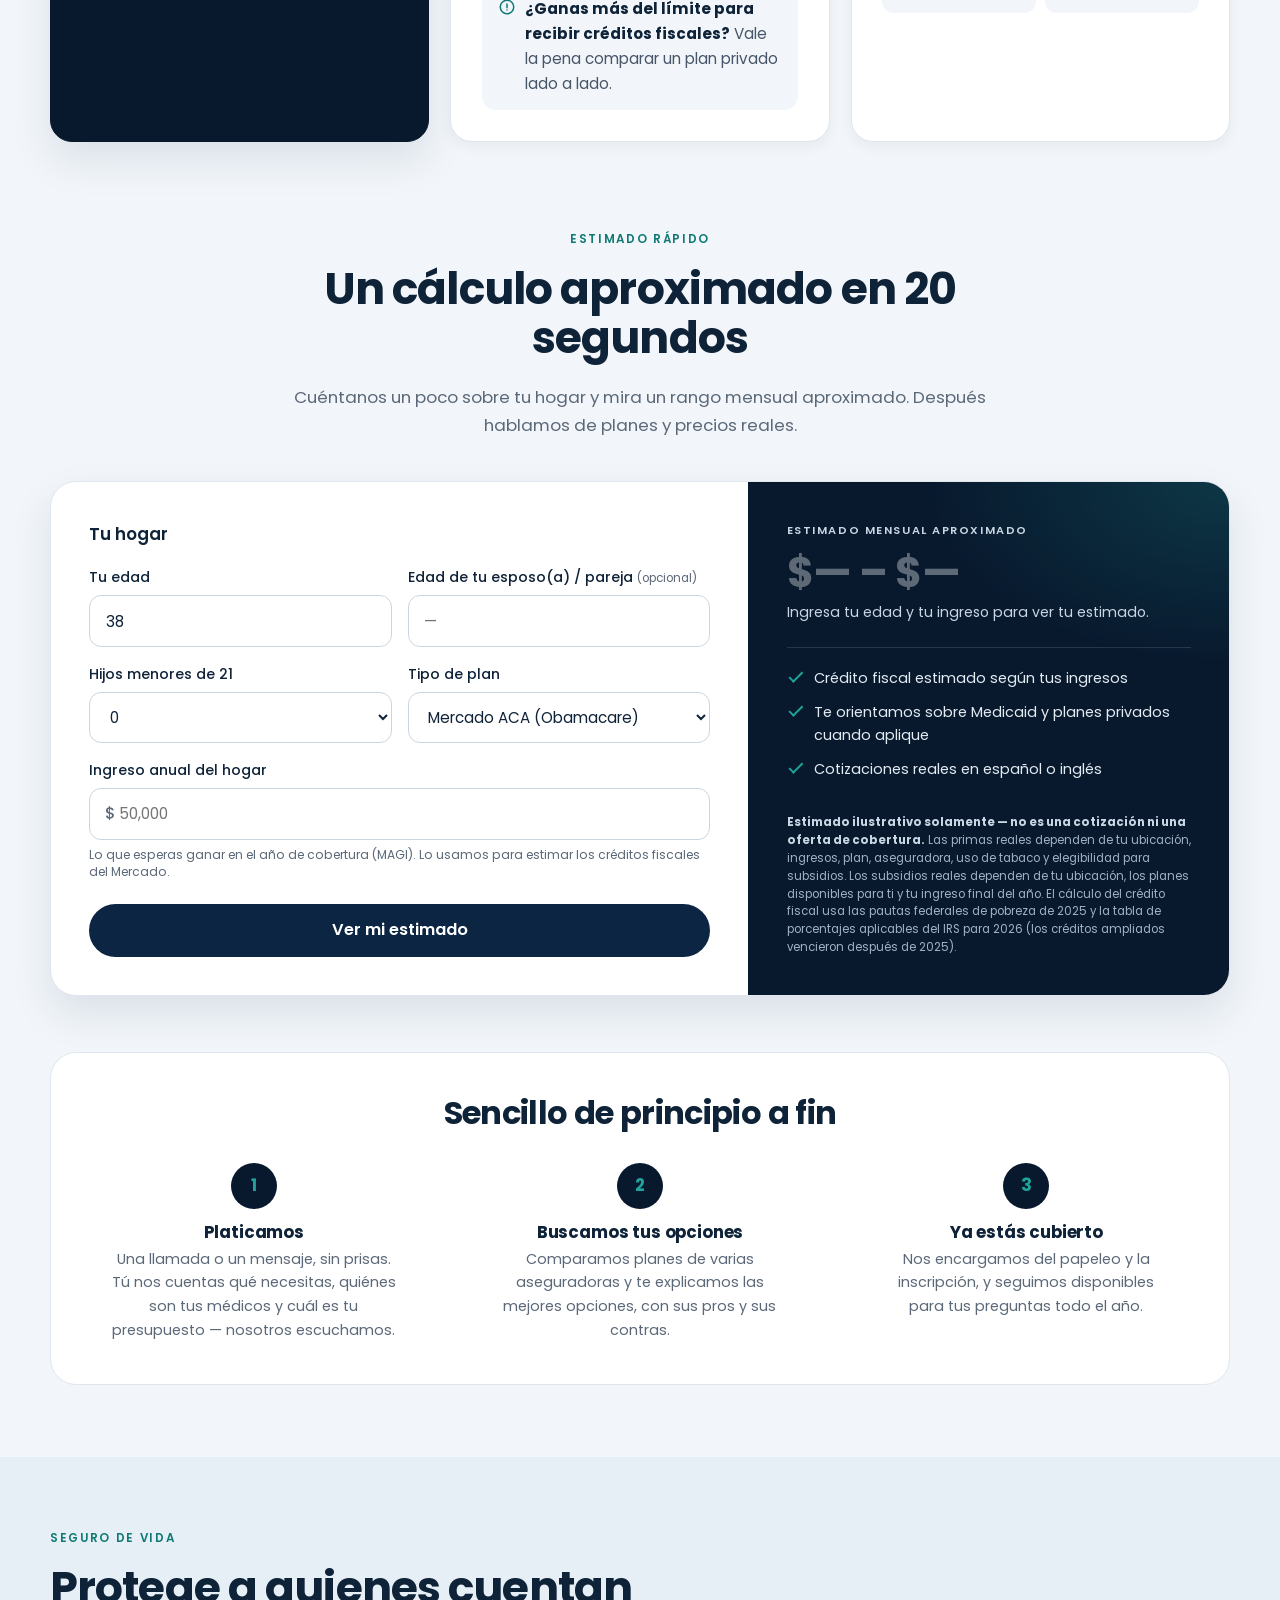
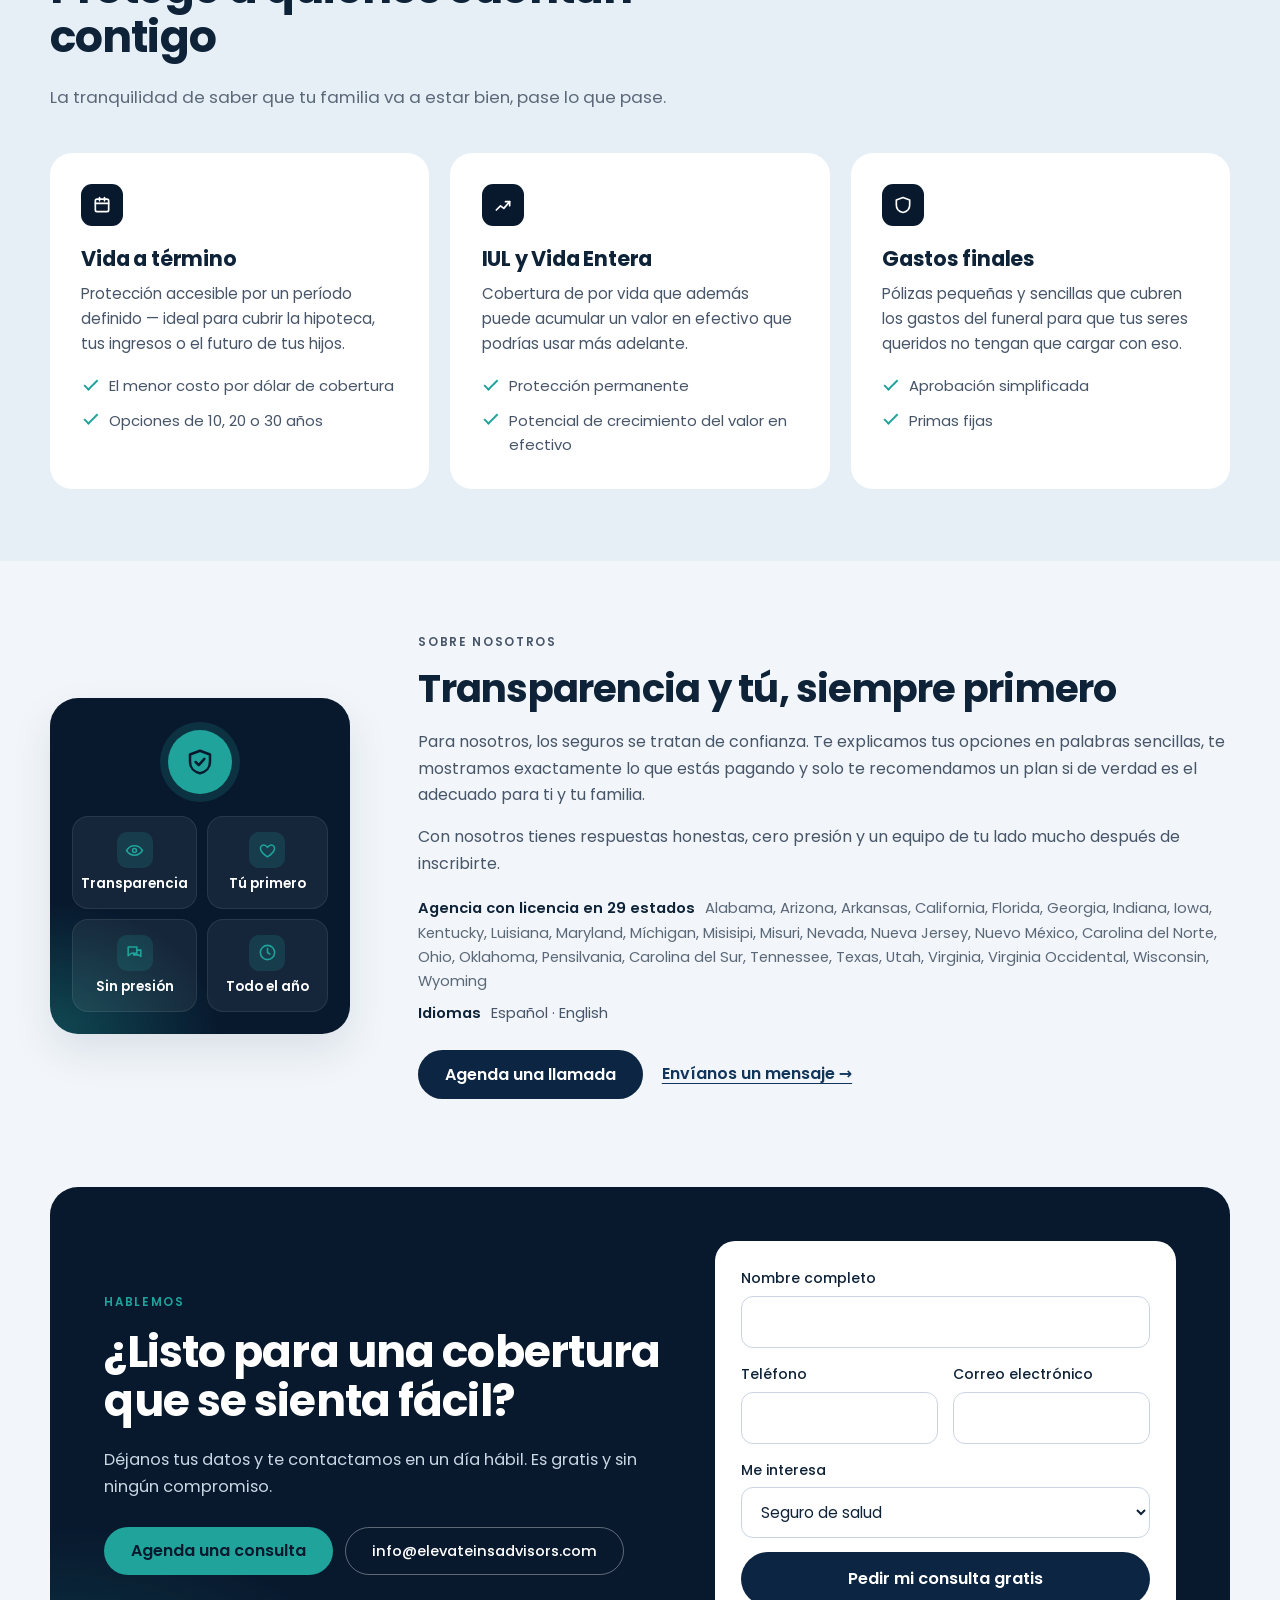
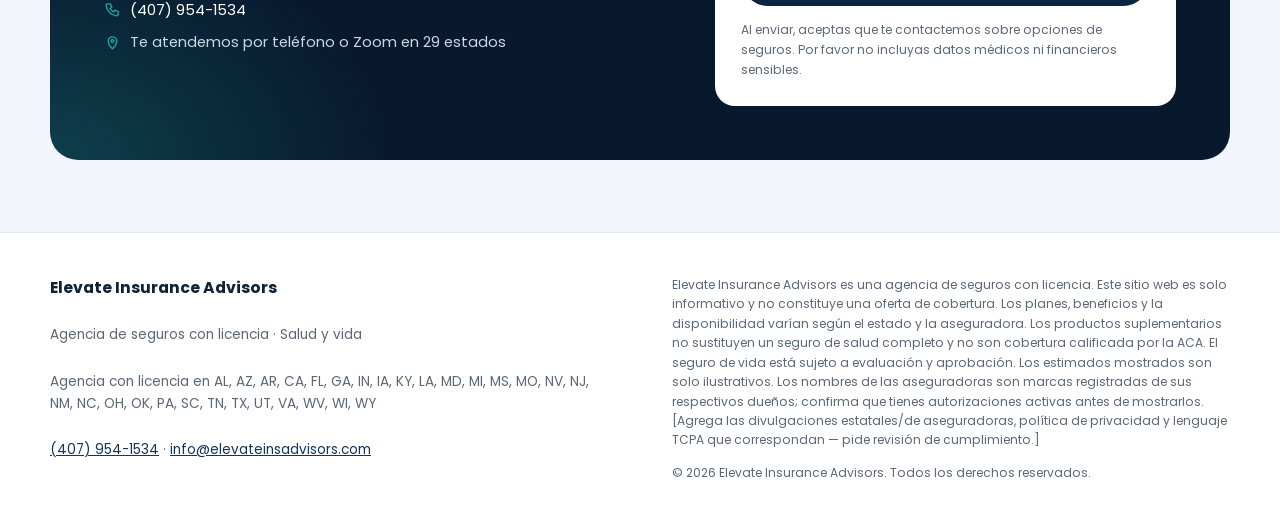
==== commit b87de399: "ES site: use info@ email" ====
--- a/es/index.html
+++ b/es/index.html
@@ -281,7 +281,7 @@
         <p class="cta__sub" data-i18n="contact.sub">Déjanos tus datos y te contactamos en un día hábil. Es gratis y sin ningún compromiso.</p>
         <div class="cta__btns">
           <a href="https://scheduler.zoom.us/kenneth-espinosa-y20qz6/1-hour-call" target="_blank" rel="noopener" data-book class="btn btn--teal" data-i18n="contact.book">Agenda una consulta</a>
-          <a href="mailto:kenneth@elevateinsadvisors.com" class="btn btn--outline">kenneth@elevateinsadvisors.com</a>
+          <a href="mailto:info@elevateinsadvisors.com" class="btn btn--outline">info@elevateinsadvisors.com</a>
         </div>
         <ul class="cta__info">
           <li><svg viewBox="0 0 24 24" aria-hidden="true"><path d="M5 4h4l2 5-2.5 1.5a11 11 0 005 5L15 13l5 2v4a2 2 0 01-2 2A16 16 0 013 6a2 2 0 012-2"/></svg><a href="tel:+14079541534">(407) 954-1534</a></li>
@@ -318,7 +318,7 @@
       <strong>Elevate Insurance Advisors</strong>
       <span data-i18n="footer.role">Agencia de seguros con licencia · Salud y vida</span>
       <span data-i18n="footer.lic">Agencia con licencia en AL, AZ, AR, CA, FL, GA, IN, IA, KY, LA, MD, MI, MS, MO, NV, NJ, NM, NC, OH, OK, PA, SC, TN, TX, UT, VA, WV, WI, WY</span>
-      <span><a href="tel:+14079541534">(407) 954-1534</a> · <a href="mailto:kenneth@elevateinsadvisors.com">kenneth@elevateinsadvisors.com</a></span>
+      <span><a href="tel:+14079541534">(407) 954-1534</a> · <a href="mailto:info@elevateinsadvisors.com">info@elevateinsadvisors.com</a></span>
     </div>
     <div class="footer__fine">
       <p class="footer__legal" data-i18n="footer.legal">Elevate Insurance Advisors es una agencia de seguros con licencia. Este sitio web es solo informativo y no constituye una oferta de cobertura. Los planes, beneficios y la disponibilidad varían según el estado y la aseguradora. Los productos suplementarios no sustituyen un seguro de salud completo y no son cobertura calificada por la ACA. El seguro de vida está sujeto a evaluación y aprobación. Los estimados mostrados son solo ilustrativos. Los nombres de las aseguradoras son marcas registradas de sus respectivos dueños; confirma que tienes autorizaciones activas antes de mostrarlos. [Agrega las divulgaciones estatales/de aseguradoras, política de privacidad y lenguaje TCPA que correspondan — pide revisión de cumplimiento.]</p>
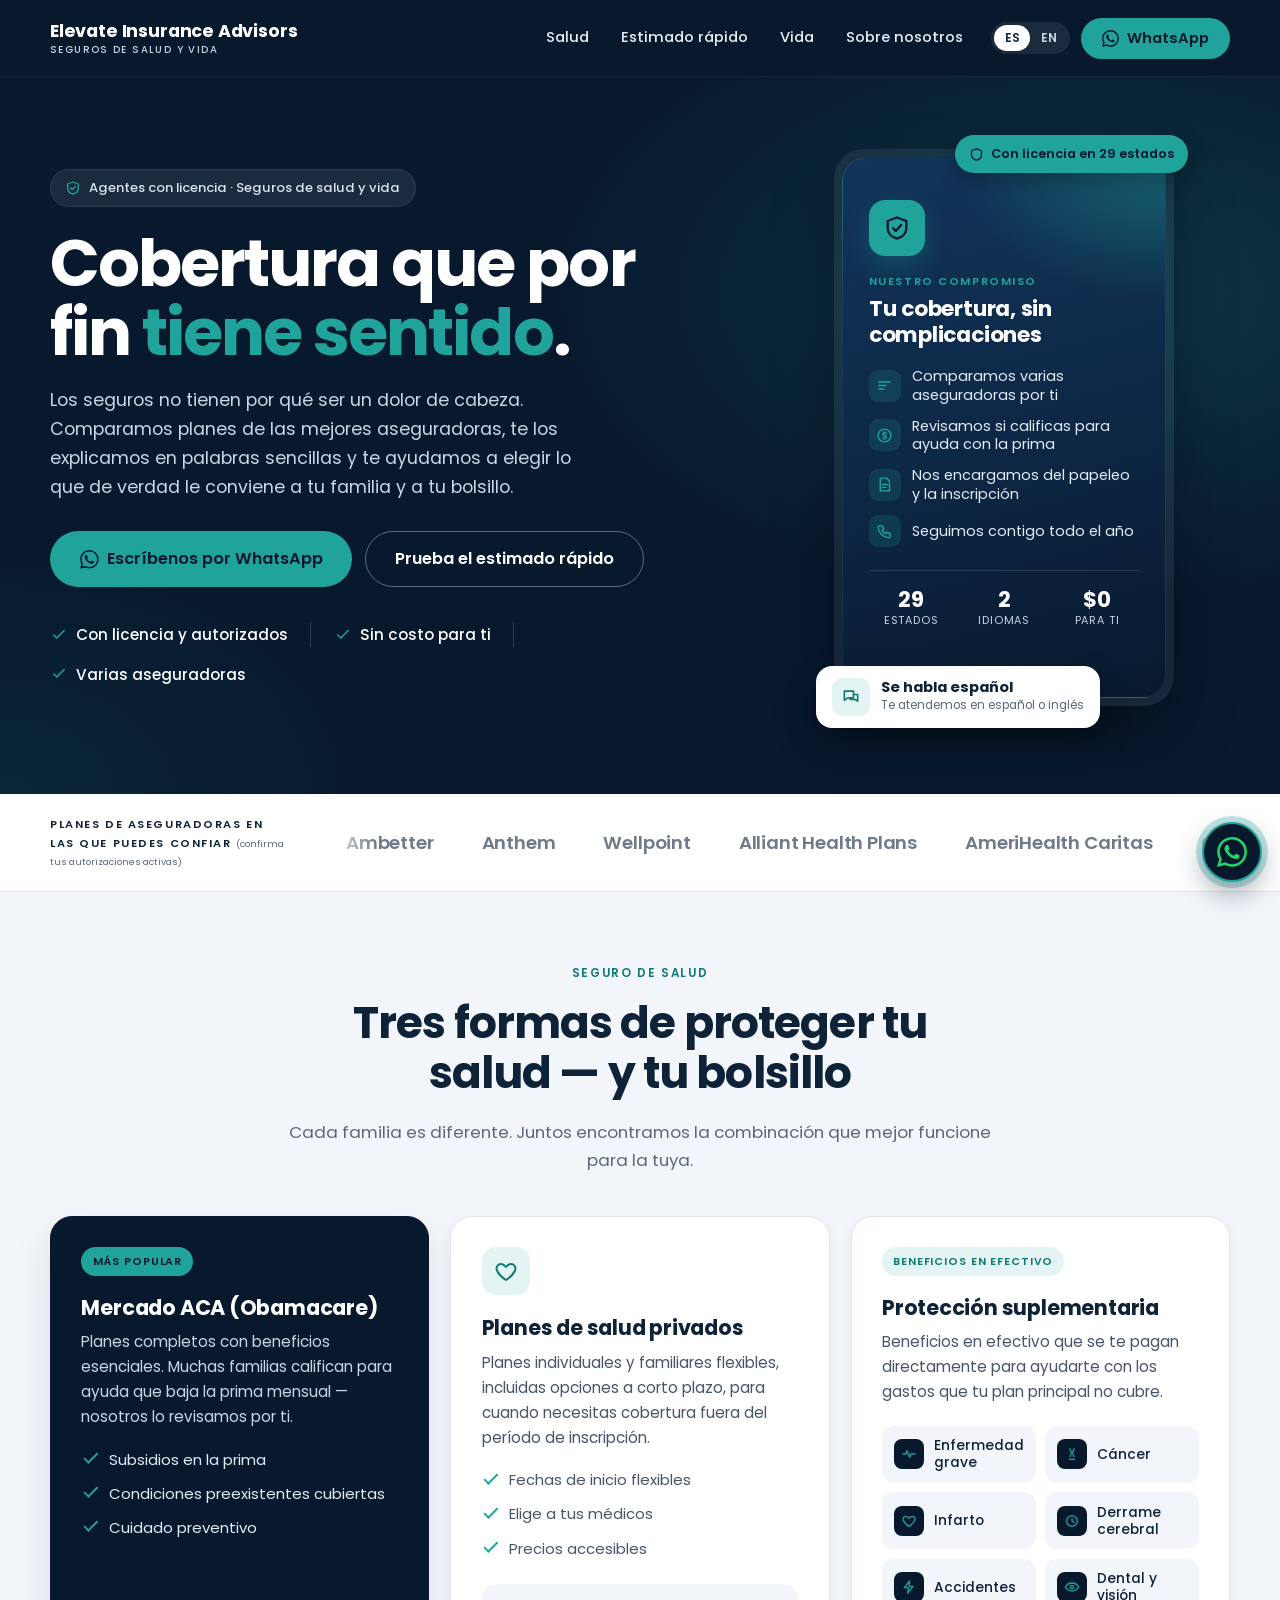
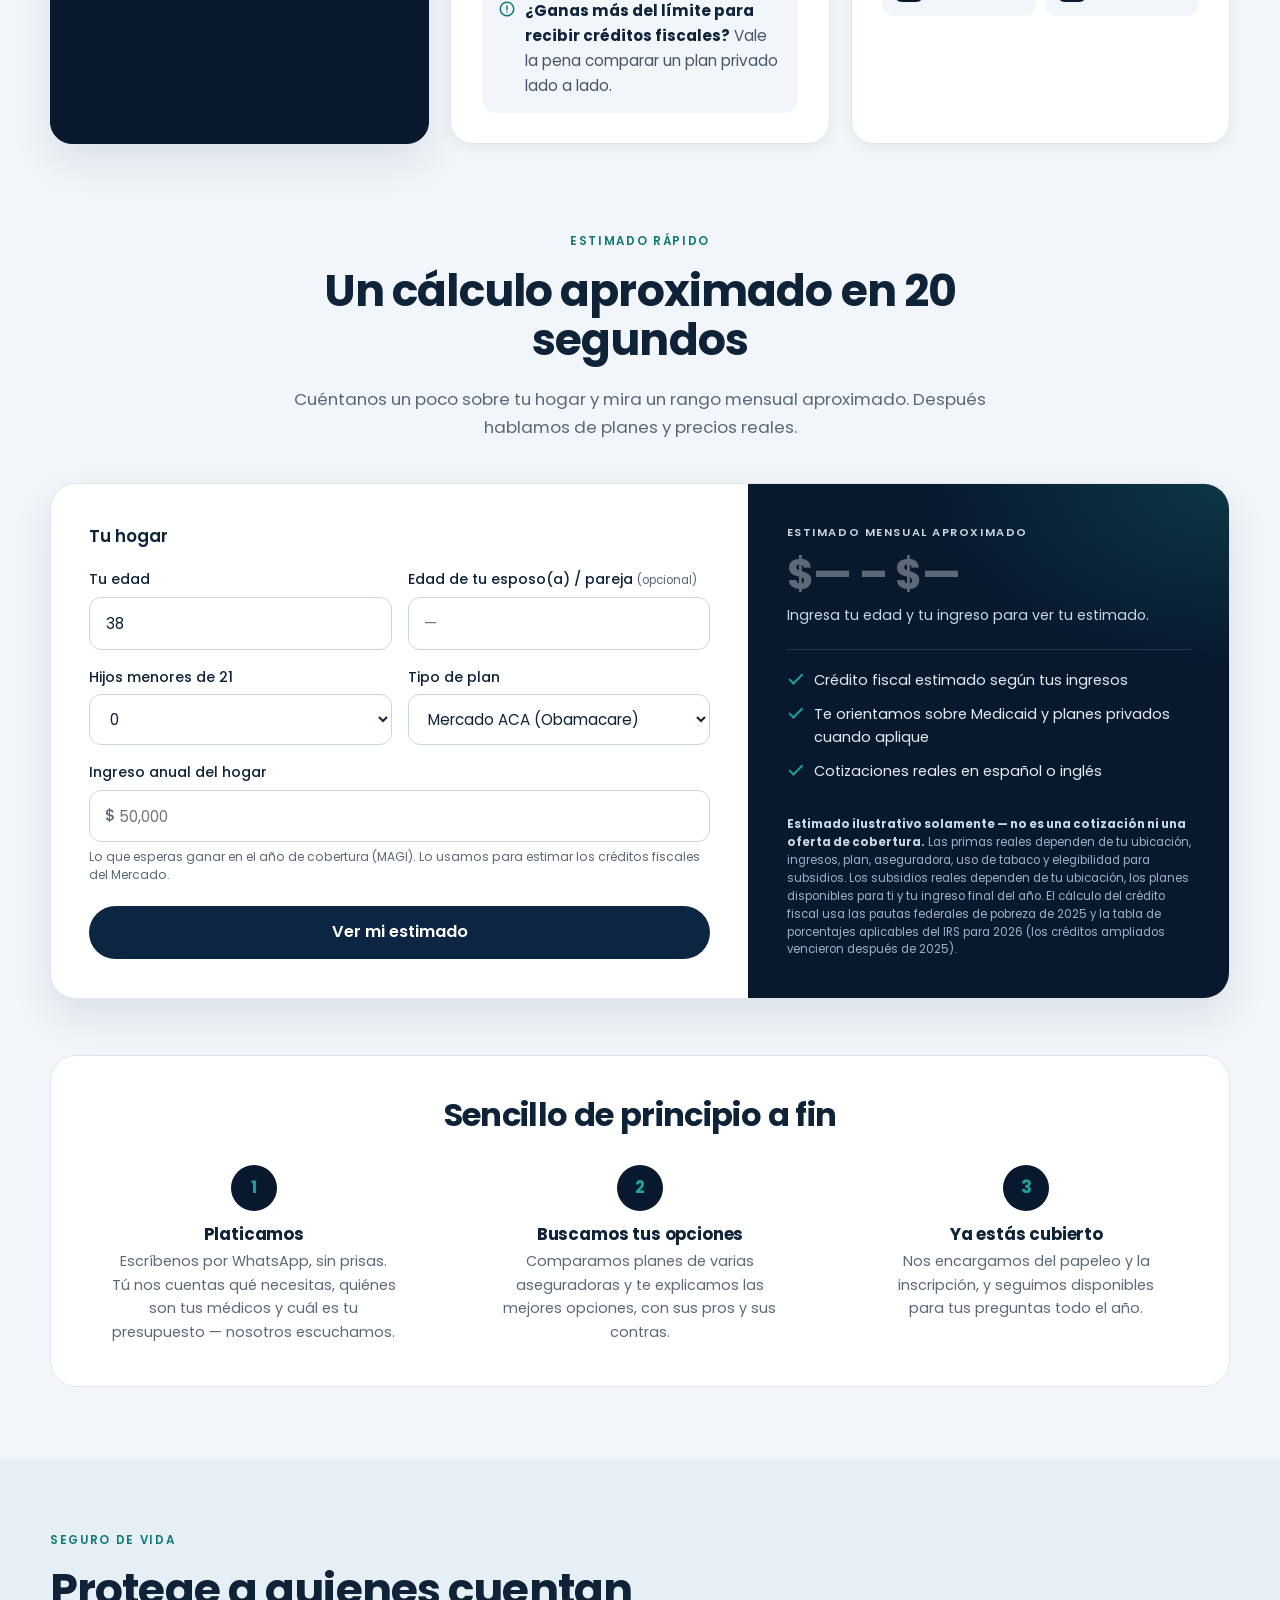
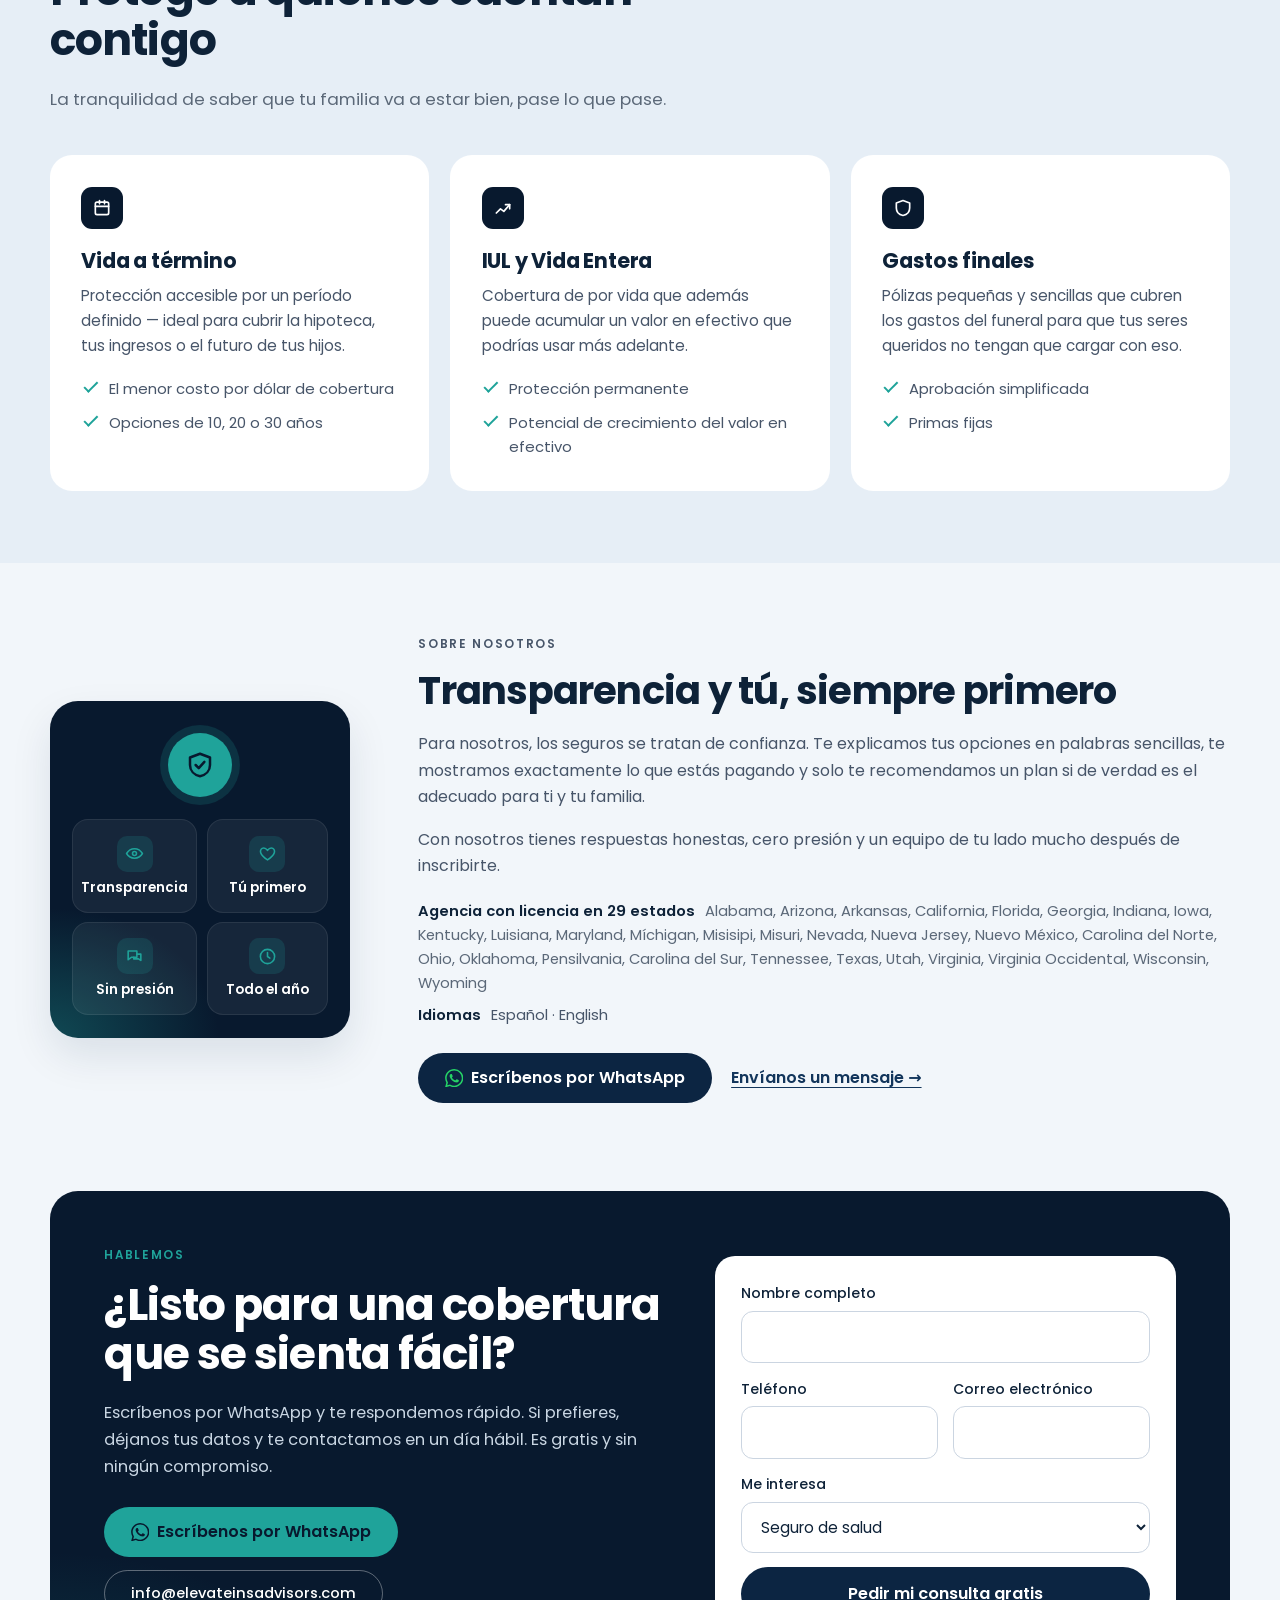
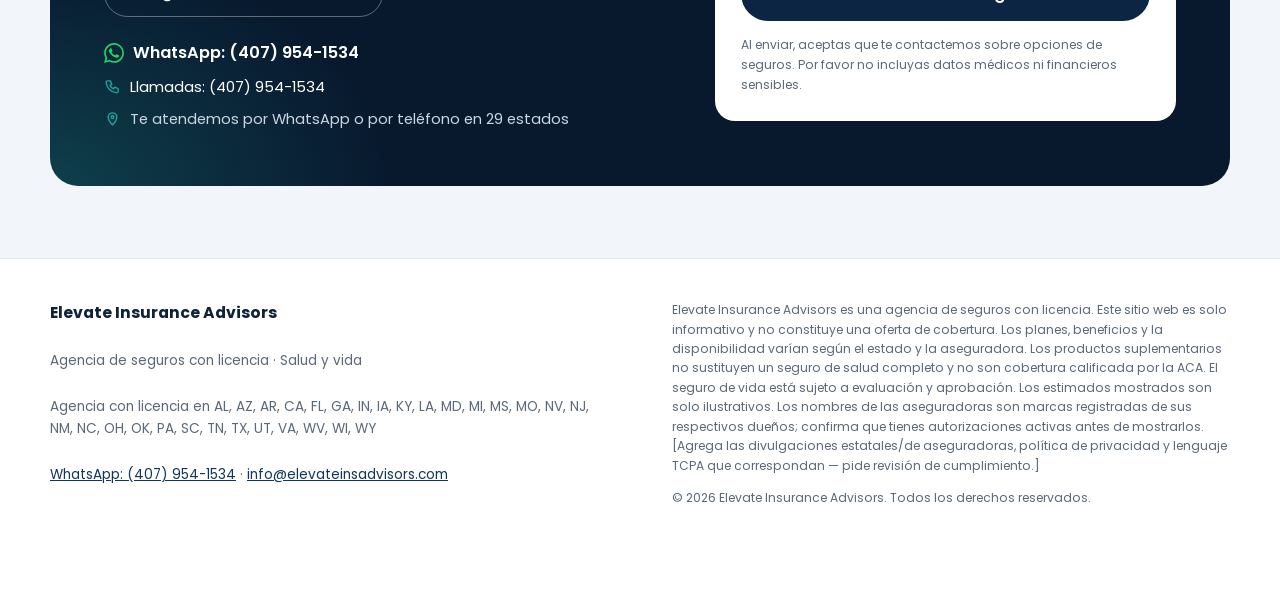
==== commit 742227c2: "ES site: WhatsApp as main contact (CTAs, contact, floating button); remove Zoom links" ====
--- a/es/index.html
+++ b/es/index.html
@@ -11,6 +11,7 @@
 <link rel="stylesheet" href="styles.css">
 </head>
 <body>
+<svg width="0" height="0" style="position:absolute" aria-hidden="true" focusable="false"><symbol id="wa-glyph" viewBox="0 0 24 24"><path d="M17.472 14.382c-.297-.149-1.758-.867-2.03-.967-.273-.099-.471-.148-.67.15-.197.297-.767.966-.94 1.164-.173.199-.347.223-.644.075-.297-.15-1.255-.463-2.39-1.475-.883-.788-1.48-1.761-1.653-2.059-.173-.297-.018-.458.13-.606.134-.133.298-.347.446-.52.149-.174.198-.298.298-.497.099-.198.05-.371-.025-.52-.075-.149-.669-1.612-.916-2.207-.242-.579-.487-.5-.669-.51-.173-.008-.371-.01-.57-.01-.198 0-.52.074-.792.372-.272.297-1.04 1.016-1.04 2.479 0 1.462 1.065 2.875 1.213 3.074.149.198 2.096 3.2 5.077 4.487.709.306 1.262.489 1.694.625.712.227 1.36.195 1.871.118.571-.085 1.758-.719 2.006-1.413.248-.694.248-1.289.173-1.413-.074-.124-.272-.198-.57-.347m-5.421 7.403h-.004a9.87 9.87 0 01-5.031-1.378l-.361-.214-3.741.982.998-3.648-.235-.374a9.86 9.86 0 01-1.51-5.26c.001-5.45 4.436-9.884 9.888-9.884 2.64 0 5.122 1.03 6.988 2.898a9.825 9.825 0 012.893 6.994c-.003 5.45-4.437 9.884-9.885 9.884m8.413-18.297A11.815 11.815 0 0012.05 0C5.495 0 .16 5.335.157 11.892c0 2.096.547 4.142 1.588 5.945L.057 24l6.305-1.654a11.882 11.882 0 005.683 1.448h.005c6.554 0 11.89-5.335 11.893-11.893a11.821 11.821 0 00-3.48-8.413z"/></symbol></svg>
 
 <header class="nav" id="top">
   <div class="container nav__inner">
@@ -29,7 +30,7 @@
         <button type="button" class="lang__btn is-active" data-lang="es" aria-pressed="true">ES</button>
         <button type="button" class="lang__btn" data-lang="en" aria-pressed="false">EN</button>
       </div>
-      <a href="https://scheduler.zoom.us/kenneth-espinosa-y20qz6/1-hour-call" target="_blank" rel="noopener" data-book class="btn btn--teal btn--sm nav__cta" data-i18n="nav.cta">Agenda una llamada</a>
+      <a href="https://wa.me/14079541534?text=Hola,%20quiero%20informaci%C3%B3n%20sobre%20seguros%20de%20salud" target="_blank" rel="noopener" data-book class="btn btn--teal btn--sm nav__cta"><svg class="wa-ic" aria-hidden="true"><use href="#wa-glyph"/></svg><span data-i18n="nav.cta">WhatsApp</span></a>
     </div>
   </div>
 </header>
@@ -43,7 +44,7 @@
       <h1 data-i18n="hero.title">Cobertura que por fin <em>tiene sentido</em>.</h1>
       <p class="hero__lead" data-i18n="hero.sub">Los seguros no tienen por qué ser un dolor de cabeza. Comparamos planes de las mejores aseguradoras, te los explicamos en palabras sencillas y te ayudamos a elegir lo que de verdad le conviene a tu familia y a tu bolsillo.</p>
       <div class="hero__cta">
-        <a href="https://scheduler.zoom.us/kenneth-espinosa-y20qz6/1-hour-call" target="_blank" rel="noopener" data-book class="btn btn--teal btn--lg"><span data-i18n="hero.cta1">Agenda tu consulta gratis</span> <span aria-hidden="true">→</span></a>
+        <a href="https://wa.me/14079541534?text=Hola,%20quiero%20informaci%C3%B3n%20sobre%20seguros%20de%20salud" target="_blank" rel="noopener" data-book class="btn btn--teal btn--lg"><svg class="wa-ic" aria-hidden="true"><use href="#wa-glyph"/></svg><span data-i18n="hero.cta1">Escríbenos por WhatsApp</span></a>
         <a href="#estimate" class="btn btn--outline btn--lg" data-i18n="hero.cta2">Prueba el estimado rápido</a>
       </div>
       <ul class="hero__facts">
@@ -187,7 +188,7 @@
           <p class="result__meta" id="credit"></p>
           <p class="result__who" id="who"></p>
           <p class="result__note" id="note" hidden></p>
-          <a href="https://scheduler.zoom.us/kenneth-espinosa-y20qz6/1-hour-call" target="_blank" rel="noopener" data-book class="btn btn--teal" data-i18n="est.next">Quiero mi cotización real</a>
+          <a href="https://wa.me/14079541534?text=Hola,%20quiero%20informaci%C3%B3n%20sobre%20seguros%20de%20salud" target="_blank" rel="noopener" data-book class="btn btn--teal"><svg class="wa-ic" aria-hidden="true"><use href="#wa-glyph"/></svg><span data-i18n="est.next">Pide tu cotización por WhatsApp</span></a>
         </div>
         <ul class="panel__list">
           <li data-i18n="est.l1">Crédito fiscal estimado según tus ingresos</li>
@@ -203,7 +204,7 @@
     <div class="how" id="how">
       <h2 data-i18n="how.title">Sencillo de principio a fin</h2>
       <ol class="steps">
-        <li class="step"><span class="step__n">1</span><h3 data-i18n="how.s1.title">Platicamos</h3><p data-i18n="how.s1.text">Una llamada o un mensaje, sin prisas. Tú nos cuentas qué necesitas, quiénes son tus médicos y cuál es tu presupuesto — nosotros escuchamos.</p></li>
+        <li class="step"><span class="step__n">1</span><h3 data-i18n="how.s1.title">Platicamos</h3><p data-i18n="how.s1.text">Escríbenos por WhatsApp, sin prisas. Tú nos cuentas qué necesitas, quiénes son tus médicos y cuál es tu presupuesto — nosotros escuchamos.</p></li>
         <li class="step"><span class="step__n">2</span><h3 data-i18n="how.s2.title">Buscamos tus opciones</h3><p data-i18n="how.s2.text">Comparamos planes de varias aseguradoras y te explicamos las mejores opciones, con sus pros y sus contras.</p></li>
         <li class="step"><span class="step__n">3</span><h3 data-i18n="how.s3.title">Ya estás cubierto</h3><p data-i18n="how.s3.text">Nos encargamos del papeleo y la inscripción, y seguimos disponibles para tus preguntas todo el año.</p></li>
       </ol>
@@ -264,7 +265,7 @@
         <li><strong data-i18n="about.f3">Idiomas</strong> Español · English</li>
       </ul>
       <div class="about__cta">
-        <a href="https://scheduler.zoom.us/kenneth-espinosa-y20qz6/1-hour-call" target="_blank" rel="noopener" data-book class="btn btn--navy" data-i18n="about.cta1">Agenda una llamada</a>
+        <a href="https://wa.me/14079541534?text=Hola,%20quiero%20informaci%C3%B3n%20sobre%20seguros%20de%20salud" target="_blank" rel="noopener" data-book class="btn btn--navy btn--wa-green"><svg class="wa-ic" aria-hidden="true"><use href="#wa-glyph"/></svg><span data-i18n="about.cta1">Escríbenos por WhatsApp</span></a>
         <a href="#contact" class="textlink" data-i18n="about.cta2">Envíanos un mensaje →</a>
       </div>
     </div>
@@ -278,14 +279,15 @@
       <div class="cta__copy">
         <p class="eyebrow eyebrow--light" data-i18n="contact.eyebrow">Hablemos</p>
         <h2 data-i18n="contact.title">¿Listo para una cobertura que se sienta fácil?</h2>
-        <p class="cta__sub" data-i18n="contact.sub">Déjanos tus datos y te contactamos en un día hábil. Es gratis y sin ningún compromiso.</p>
+        <p class="cta__sub" data-i18n="contact.sub">Escríbenos por WhatsApp y te respondemos rápido. Si prefieres, déjanos tus datos y te contactamos en un día hábil. Es gratis y sin ningún compromiso.</p>
         <div class="cta__btns">
-          <a href="https://scheduler.zoom.us/kenneth-espinosa-y20qz6/1-hour-call" target="_blank" rel="noopener" data-book class="btn btn--teal" data-i18n="contact.book">Agenda una consulta</a>
+          <a href="https://wa.me/14079541534?text=Hola,%20quiero%20informaci%C3%B3n%20sobre%20seguros%20de%20salud" target="_blank" rel="noopener" data-book class="btn btn--teal"><svg class="wa-ic" aria-hidden="true"><use href="#wa-glyph"/></svg><span data-i18n="contact.book">Escríbenos por WhatsApp</span></a>
           <a href="mailto:info@elevateinsadvisors.com" class="btn btn--outline">info@elevateinsadvisors.com</a>
         </div>
         <ul class="cta__info">
-          <li><svg viewBox="0 0 24 24" aria-hidden="true"><path d="M5 4h4l2 5-2.5 1.5a11 11 0 005 5L15 13l5 2v4a2 2 0 01-2 2A16 16 0 013 6a2 2 0 012-2"/></svg><a href="tel:+14079541534">(407) 954-1534</a></li>
-          <li><svg viewBox="0 0 24 24" aria-hidden="true"><path d="M12 21s-6-5.3-6-11a6 6 0 0112 0c0 5.7-6 11-6 11z"/><circle cx="12" cy="10" r="2"/></svg><span data-i18n="contact.where">Te atendemos por teléfono o Zoom en 29 estados</span></li>
+          <li class="cta__info--wa"><svg class="wa-ic" aria-hidden="true"><use href="#wa-glyph"/></svg><a href="https://wa.me/14079541534?text=Hola,%20quiero%20informaci%C3%B3n%20sobre%20seguros%20de%20salud" target="_blank" rel="noopener" data-book>WhatsApp: (407) 954-1534</a></li>
+          <li><svg viewBox="0 0 24 24" aria-hidden="true"><path d="M5 4h4l2 5-2.5 1.5a11 11 0 005 5L15 13l5 2v4a2 2 0 01-2 2A16 16 0 013 6a2 2 0 012-2"/></svg><a href="tel:+14079541534"><span data-i18n="contact.tel">Llamadas:</span> (407) 954-1534</a></li>
+          <li><svg viewBox="0 0 24 24" aria-hidden="true"><path d="M12 21s-6-5.3-6-11a6 6 0 0112 0c0 5.7-6 11-6 11z"/><circle cx="12" cy="10" r="2"/></svg><span data-i18n="contact.where">Te atendemos por WhatsApp o por teléfono en 29 estados</span></li>
         </ul>
       </div>
       <form class="form" id="contactForm" novalidate>
@@ -318,7 +320,7 @@
       <strong>Elevate Insurance Advisors</strong>
       <span data-i18n="footer.role">Agencia de seguros con licencia · Salud y vida</span>
       <span data-i18n="footer.lic">Agencia con licencia en AL, AZ, AR, CA, FL, GA, IN, IA, KY, LA, MD, MI, MS, MO, NV, NJ, NM, NC, OH, OK, PA, SC, TN, TX, UT, VA, WV, WI, WY</span>
-      <span><a href="tel:+14079541534">(407) 954-1534</a> · <a href="mailto:info@elevateinsadvisors.com">info@elevateinsadvisors.com</a></span>
+      <span><a href="https://wa.me/14079541534?text=Hola,%20quiero%20informaci%C3%B3n%20sobre%20seguros%20de%20salud" target="_blank" rel="noopener" data-book>WhatsApp: (407) 954-1534</a> · <a href="mailto:info@elevateinsadvisors.com">info@elevateinsadvisors.com</a></span>
     </div>
     <div class="footer__fine">
       <p class="footer__legal" data-i18n="footer.legal">Elevate Insurance Advisors es una agencia de seguros con licencia. Este sitio web es solo informativo y no constituye una oferta de cobertura. Los planes, beneficios y la disponibilidad varían según el estado y la aseguradora. Los productos suplementarios no sustituyen un seguro de salud completo y no son cobertura calificada por la ACA. El seguro de vida está sujeto a evaluación y aprobación. Los estimados mostrados son solo ilustrativos. Los nombres de las aseguradoras son marcas registradas de sus respectivos dueños; confirma que tienes autorizaciones activas antes de mostrarlos. [Agrega las divulgaciones estatales/de aseguradoras, política de privacidad y lenguaje TCPA que correspondan — pide revisión de cumplimiento.]</p>
@@ -327,6 +329,8 @@
   </div>
 </footer>
 
+<a href="https://wa.me/14079541534?text=Hola,%20quiero%20informaci%C3%B3n%20sobre%20seguros%20de%20salud" target="_blank" rel="noopener" data-book class="wa-fab" aria-label="Escríbenos por WhatsApp" data-i18n-aria="fab.aria"><svg class="wa-ic" aria-hidden="true"><use href="#wa-glyph"/></svg></a>
+
 <script src="script.js"></script>
 </body>
 </html>
--- a/es/styles.css
+++ b/es/styles.css
@@ -269,4 +269,17 @@
 .values__ic svg{width:19px;height:19px}
 @media (min-width:960px){.values{margin:0}}
 
-@media (prefers-reduced-motion:reduce){.marquee__track{animation:none}html{scroll-behavior:auto}.btn{transition:none}}
+/* ===== /es additions: WhatsApp ===== */
+.wa-ic{fill:currentColor;stroke:none;flex:none}
+.btn .wa-ic{width:1.15em;height:1.15em}
+.btn--wa-green .wa-ic{color:#25D366}
+.cta__info .cta__info--wa{font-size:1.02rem;font-weight:600}
+.cta__info .cta__info--wa .wa-ic{width:20px;height:20px;color:#25D366}
+.wa-fab{position:fixed;right:max(18px,env(safe-area-inset-right));bottom:max(18px,env(safe-area-inset-bottom));z-index:100;width:60px;height:60px;border-radius:50%;
+  display:grid;place-items:center;background:var(--navy-dd);color:#25D366;border:2px solid var(--teal);box-shadow:0 12px 28px rgba(8,25,46,.35),0 0 0 6px var(--teal-glow);transition:transform .15s}
+.wa-fab:hover{transform:translateY(-2px) scale(1.04)}
+.wa-fab .wa-ic{width:30px;height:30px}
+.footer{padding-bottom:6rem}
+@media (max-width:480px){.wa-fab{width:56px;height:56px}.wa-fab .wa-ic{width:28px;height:28px}}
+
+@media (prefers-reduced-motion:reduce){.marquee__track{animation:none}html{scroll-behavior:auto}.btn,.wa-fab{transition:none}}
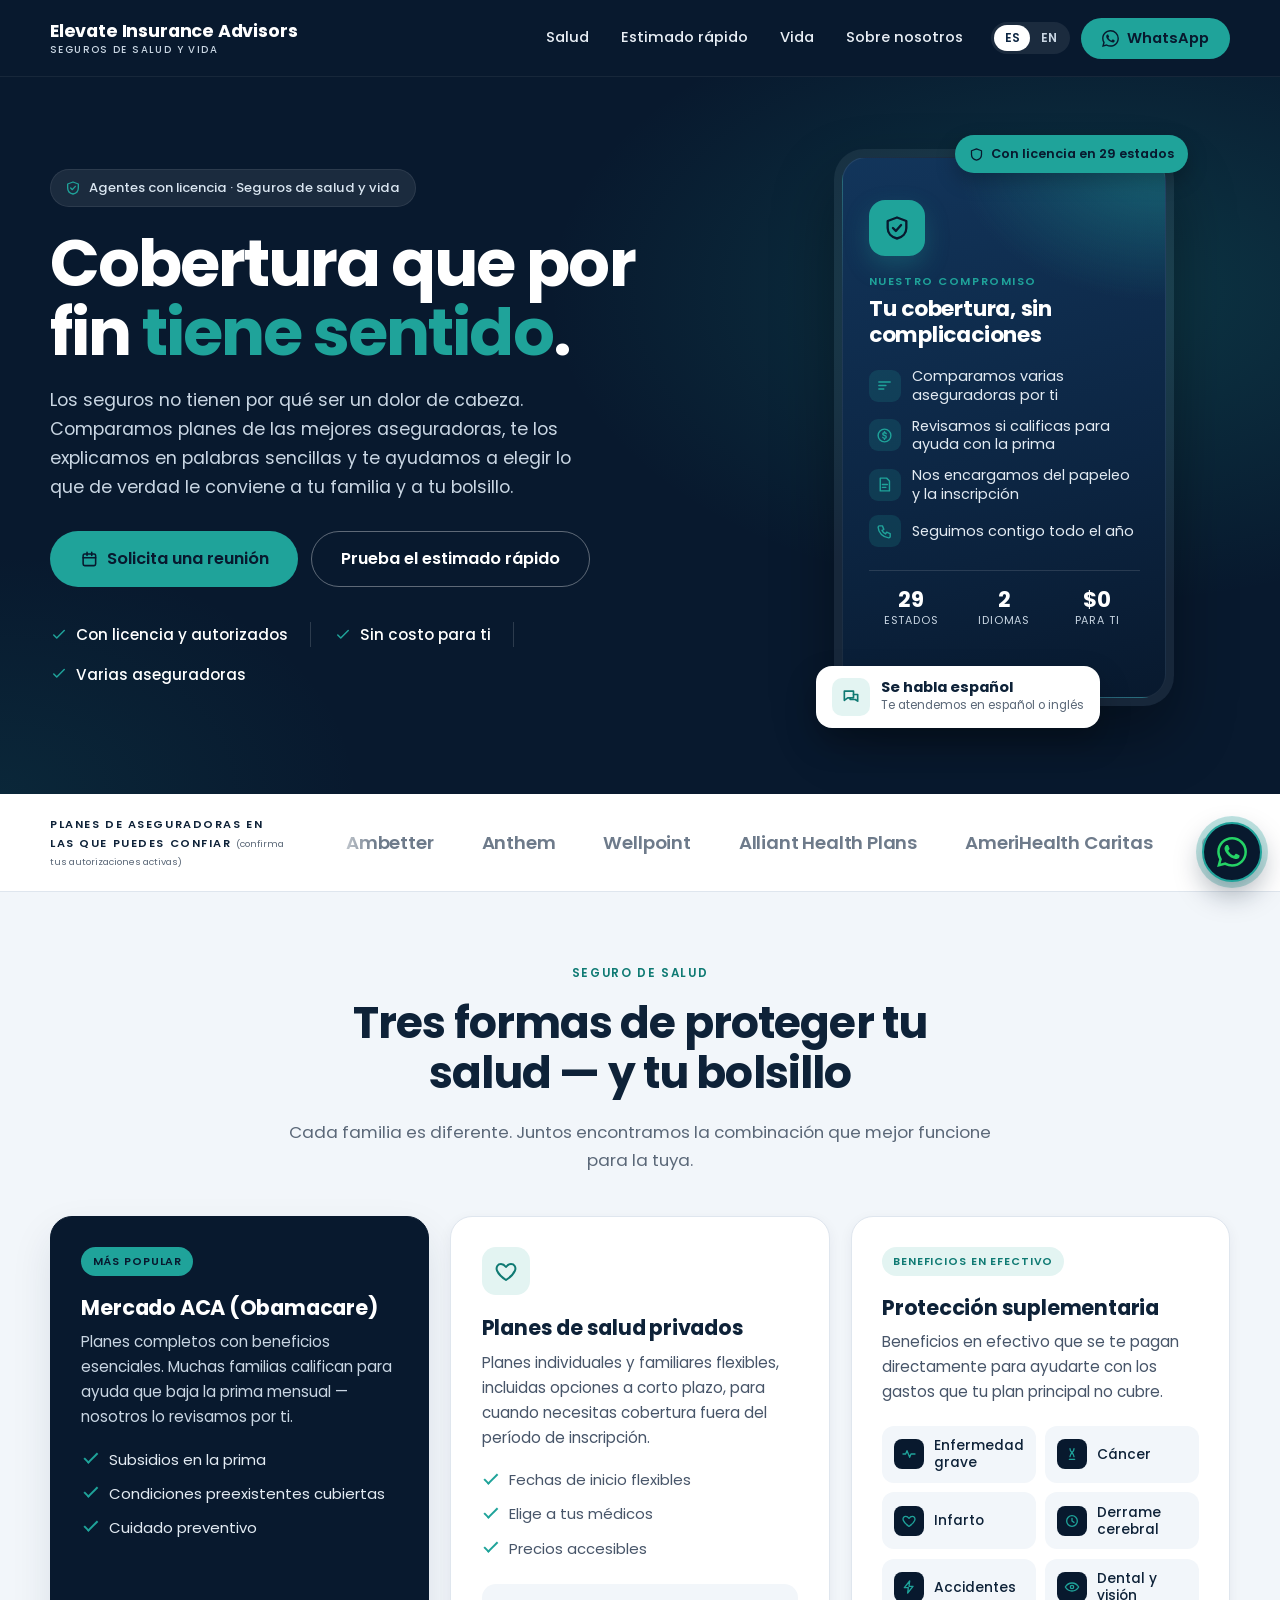
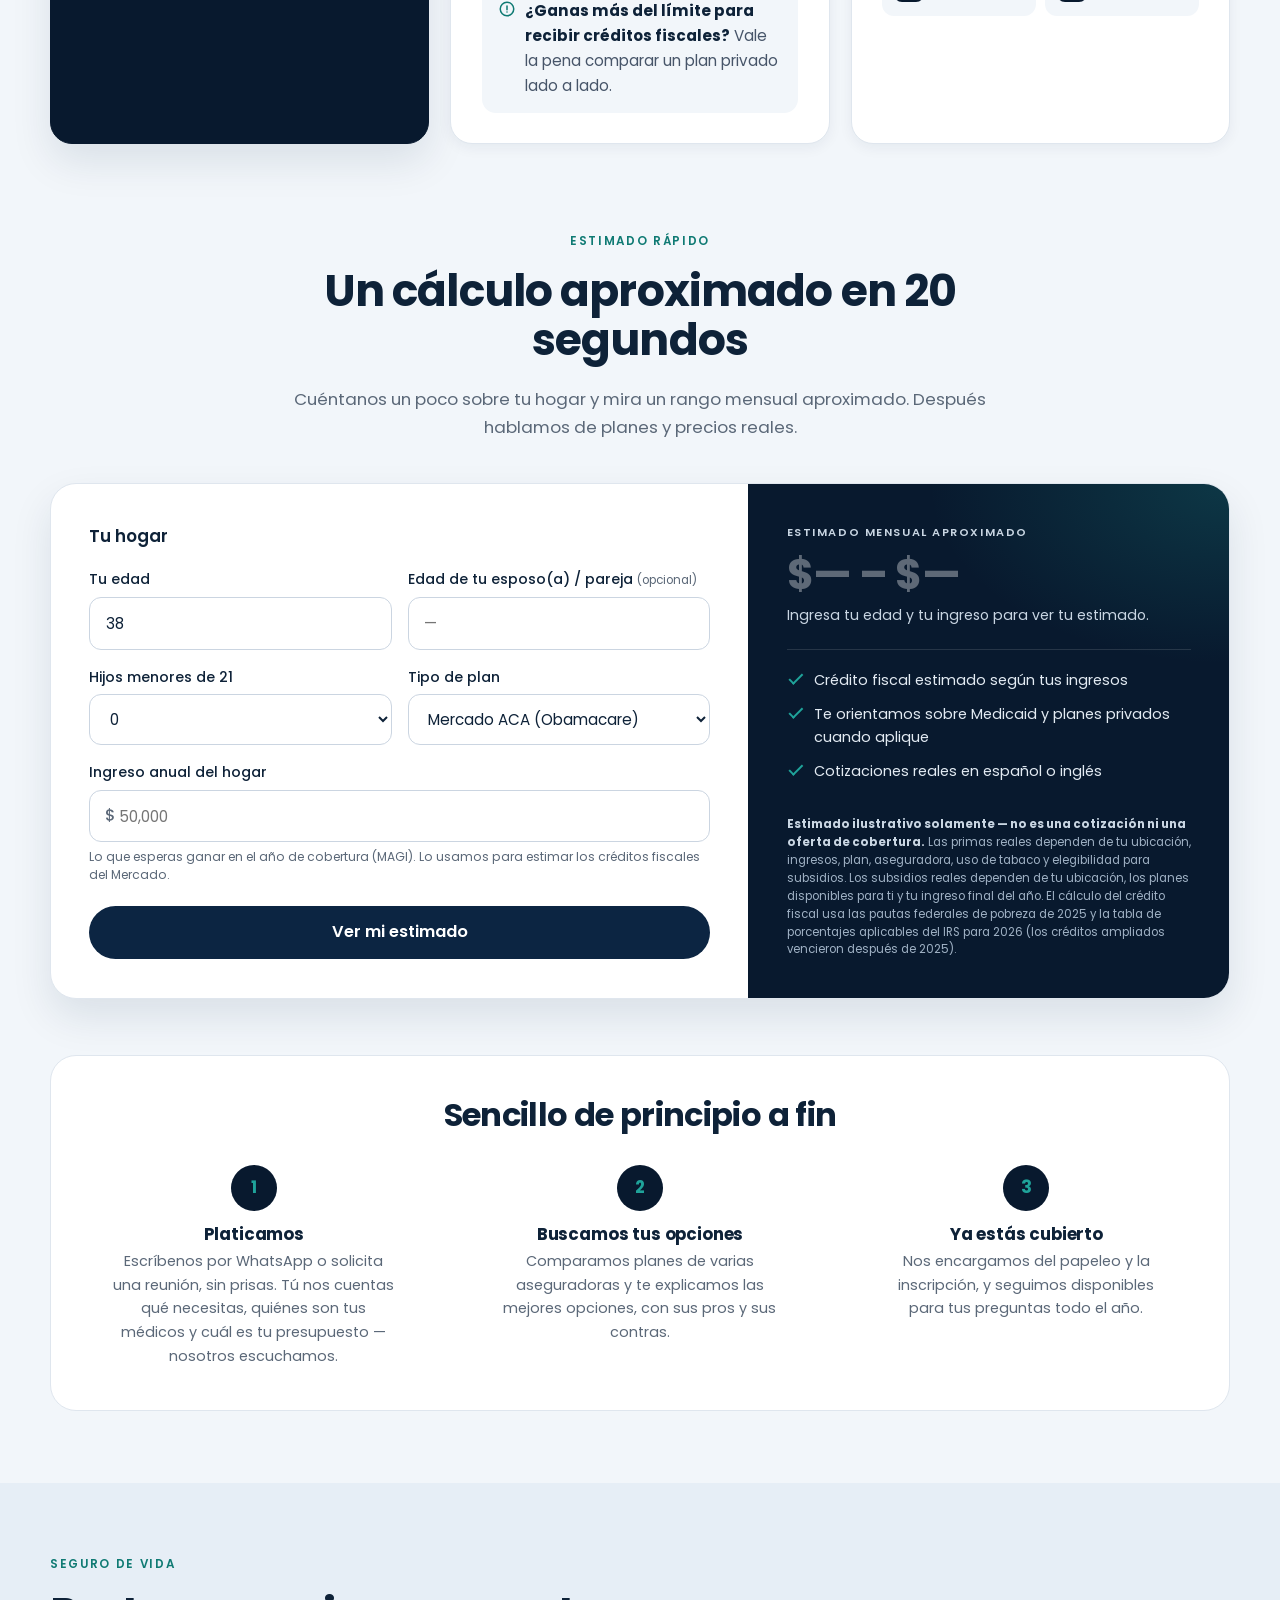
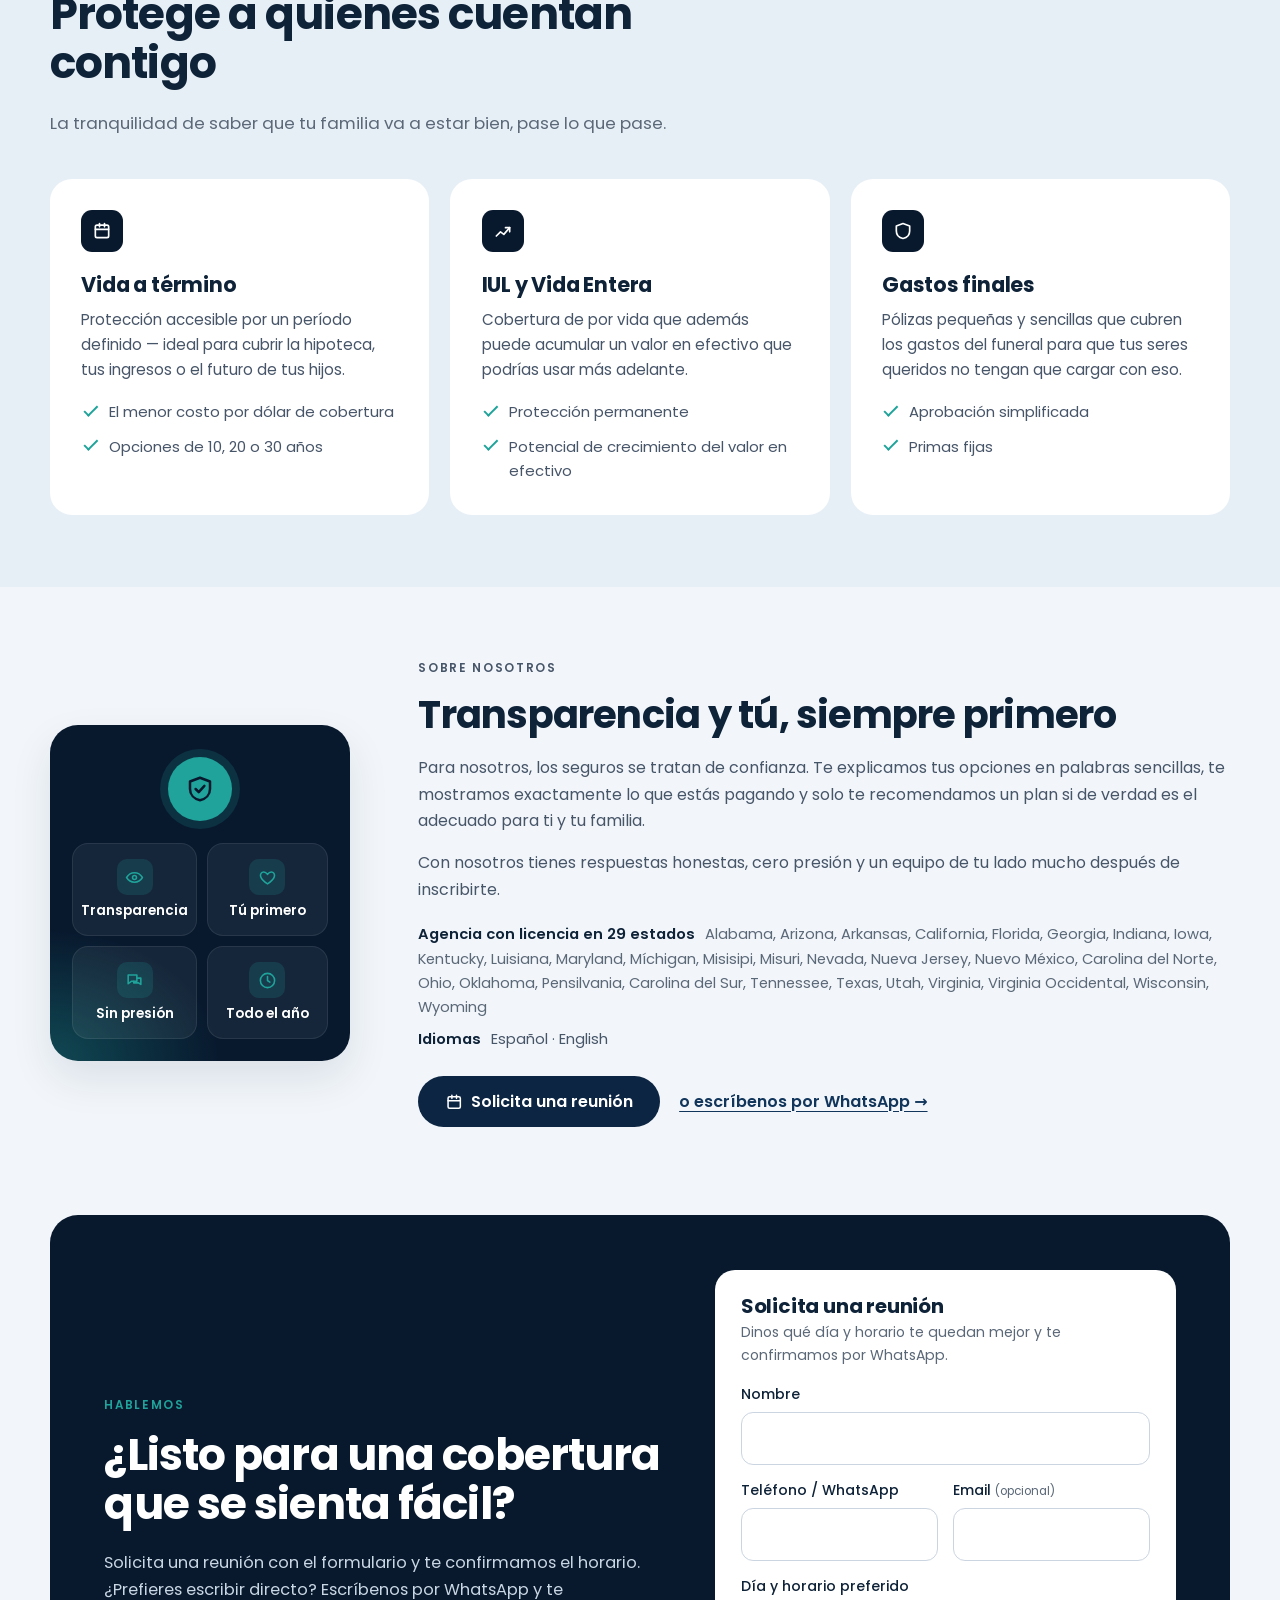
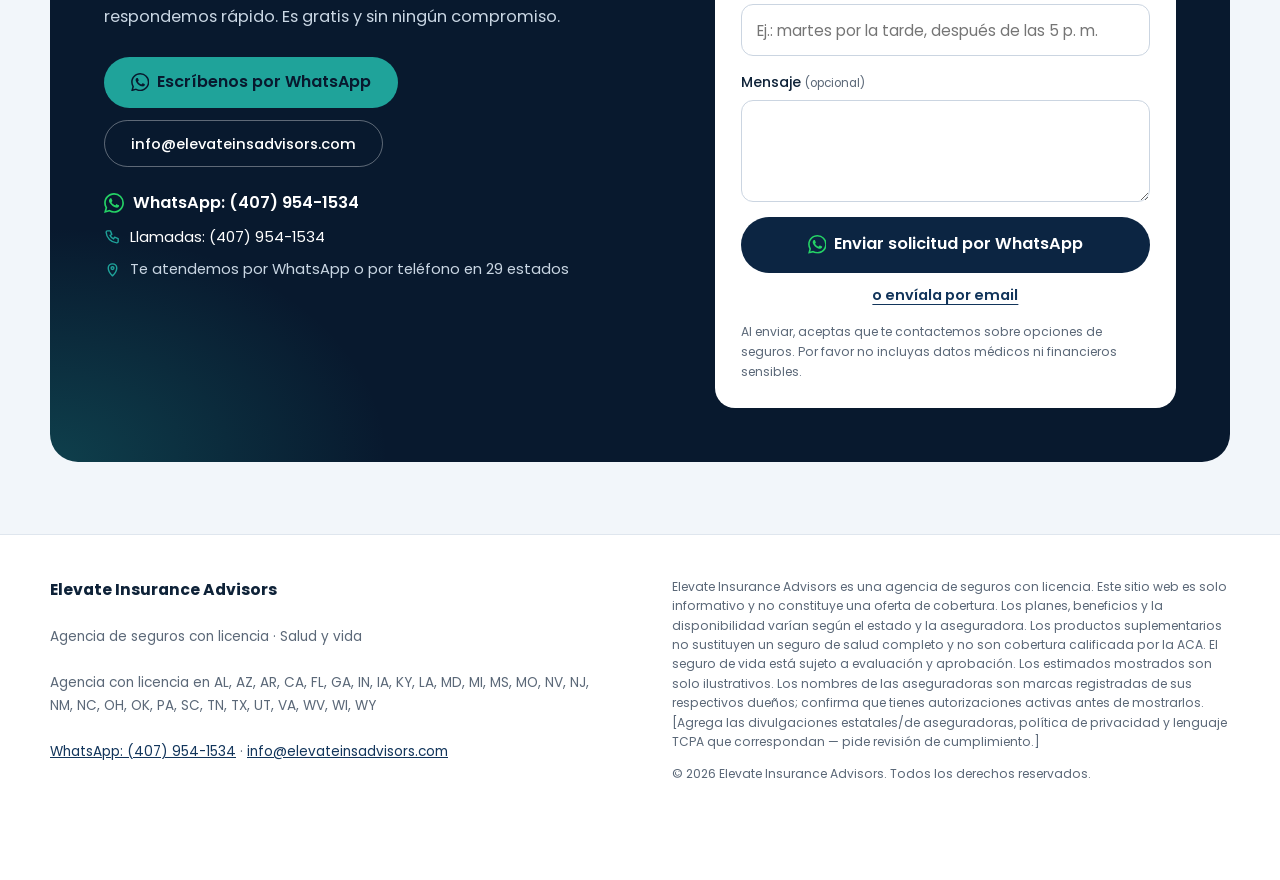
==== commit d46ac951: "ES site: add 'Solicita una reunión' request form (WhatsApp + email), point CTAs to it" ====
--- a/es/index.html
+++ b/es/index.html
@@ -44,7 +44,7 @@
       <h1 data-i18n="hero.title">Cobertura que por fin <em>tiene sentido</em>.</h1>
       <p class="hero__lead" data-i18n="hero.sub">Los seguros no tienen por qué ser un dolor de cabeza. Comparamos planes de las mejores aseguradoras, te los explicamos en palabras sencillas y te ayudamos a elegir lo que de verdad le conviene a tu familia y a tu bolsillo.</p>
       <div class="hero__cta">
-        <a href="https://wa.me/14079541534?text=Hola,%20quiero%20informaci%C3%B3n%20sobre%20seguros%20de%20salud" target="_blank" rel="noopener" data-book class="btn btn--teal btn--lg"><svg class="wa-ic" aria-hidden="true"><use href="#wa-glyph"/></svg><span data-i18n="hero.cta1">Escríbenos por WhatsApp</span></a>
+        <a href="#meeting" class="btn btn--teal btn--lg"><svg viewBox="0 0 24 24" aria-hidden="true"><rect x="4" y="5" width="16" height="15" rx="2"/><path d="M4 10h16M9 3v4M15 3v4"/></svg><span data-i18n="hero.cta1">Solicita una reunión</span></a>
         <a href="#estimate" class="btn btn--outline btn--lg" data-i18n="hero.cta2">Prueba el estimado rápido</a>
       </div>
       <ul class="hero__facts">
@@ -188,7 +188,7 @@
           <p class="result__meta" id="credit"></p>
           <p class="result__who" id="who"></p>
           <p class="result__note" id="note" hidden></p>
-          <a href="https://wa.me/14079541534?text=Hola,%20quiero%20informaci%C3%B3n%20sobre%20seguros%20de%20salud" target="_blank" rel="noopener" data-book class="btn btn--teal"><svg class="wa-ic" aria-hidden="true"><use href="#wa-glyph"/></svg><span data-i18n="est.next">Pide tu cotización por WhatsApp</span></a>
+          <a href="#meeting" class="btn btn--teal"><svg viewBox="0 0 24 24" aria-hidden="true"><rect x="4" y="5" width="16" height="15" rx="2"/><path d="M4 10h16M9 3v4M15 3v4"/></svg><span data-i18n="est.next">Solicita tu cotización real</span></a>
         </div>
         <ul class="panel__list">
           <li data-i18n="est.l1">Crédito fiscal estimado según tus ingresos</li>
@@ -204,7 +204,7 @@
     <div class="how" id="how">
       <h2 data-i18n="how.title">Sencillo de principio a fin</h2>
       <ol class="steps">
-        <li class="step"><span class="step__n">1</span><h3 data-i18n="how.s1.title">Platicamos</h3><p data-i18n="how.s1.text">Escríbenos por WhatsApp, sin prisas. Tú nos cuentas qué necesitas, quiénes son tus médicos y cuál es tu presupuesto — nosotros escuchamos.</p></li>
+        <li class="step"><span class="step__n">1</span><h3 data-i18n="how.s1.title">Platicamos</h3><p data-i18n="how.s1.text">Escríbenos por WhatsApp o solicita una reunión, sin prisas. Tú nos cuentas qué necesitas, quiénes son tus médicos y cuál es tu presupuesto — nosotros escuchamos.</p></li>
         <li class="step"><span class="step__n">2</span><h3 data-i18n="how.s2.title">Buscamos tus opciones</h3><p data-i18n="how.s2.text">Comparamos planes de varias aseguradoras y te explicamos las mejores opciones, con sus pros y sus contras.</p></li>
         <li class="step"><span class="step__n">3</span><h3 data-i18n="how.s3.title">Ya estás cubierto</h3><p data-i18n="how.s3.text">Nos encargamos del papeleo y la inscripción, y seguimos disponibles para tus preguntas todo el año.</p></li>
       </ol>
@@ -265,8 +265,8 @@
         <li><strong data-i18n="about.f3">Idiomas</strong> Español · English</li>
       </ul>
       <div class="about__cta">
-        <a href="https://wa.me/14079541534?text=Hola,%20quiero%20informaci%C3%B3n%20sobre%20seguros%20de%20salud" target="_blank" rel="noopener" data-book class="btn btn--navy btn--wa-green"><svg class="wa-ic" aria-hidden="true"><use href="#wa-glyph"/></svg><span data-i18n="about.cta1">Escríbenos por WhatsApp</span></a>
-        <a href="#contact" class="textlink" data-i18n="about.cta2">Envíanos un mensaje →</a>
+        <a href="#meeting" class="btn btn--navy"><svg viewBox="0 0 24 24" aria-hidden="true"><rect x="4" y="5" width="16" height="15" rx="2"/><path d="M4 10h16M9 3v4M15 3v4"/></svg><span data-i18n="about.cta1">Solicita una reunión</span></a>
+        <a href="https://wa.me/14079541534?text=Hola,%20quiero%20informaci%C3%B3n%20sobre%20seguros%20de%20salud" target="_blank" rel="noopener" data-book class="textlink" data-i18n="about.cta2">o escríbenos por WhatsApp →</a>
       </div>
     </div>
   </div>
@@ -279,7 +279,7 @@
       <div class="cta__copy">
         <p class="eyebrow eyebrow--light" data-i18n="contact.eyebrow">Hablemos</p>
         <h2 data-i18n="contact.title">¿Listo para una cobertura que se sienta fácil?</h2>
-        <p class="cta__sub" data-i18n="contact.sub">Escríbenos por WhatsApp y te respondemos rápido. Si prefieres, déjanos tus datos y te contactamos en un día hábil. Es gratis y sin ningún compromiso.</p>
+        <p class="cta__sub" data-i18n="contact.sub">Solicita una reunión con el formulario y te confirmamos el horario. ¿Prefieres escribir directo? Escríbenos por WhatsApp y te respondemos rápido. Es gratis y sin ningún compromiso.</p>
         <div class="cta__btns">
           <a href="https://wa.me/14079541534?text=Hola,%20quiero%20informaci%C3%B3n%20sobre%20seguros%20de%20salud" target="_blank" rel="noopener" data-book class="btn btn--teal"><svg class="wa-ic" aria-hidden="true"><use href="#wa-glyph"/></svg><span data-i18n="contact.book">Escríbenos por WhatsApp</span></a>
           <a href="mailto:info@elevateinsadvisors.com" class="btn btn--outline">info@elevateinsadvisors.com</a>
@@ -290,22 +290,20 @@
           <li><svg viewBox="0 0 24 24" aria-hidden="true"><path d="M12 21s-6-5.3-6-11a6 6 0 0112 0c0 5.7-6 11-6 11z"/><circle cx="12" cy="10" r="2"/></svg><span data-i18n="contact.where">Te atendemos por WhatsApp o por teléfono en 29 estados</span></li>
         </ul>
       </div>
-      <form class="form" id="contactForm" novalidate>
-        <div class="field"><label for="name" data-i18n="form.name">Nombre completo</label><input id="name" name="name" type="text" autocomplete="name" required></div>
+      <form class="form" id="meeting" novalidate aria-labelledby="meetingTitle">
+        <div class="form__head">
+          <h3 class="form__title" id="meetingTitle" data-i18n="meet.title">Solicita una reunión</h3>
+          <p class="form__lead" data-i18n="meet.lead">Dinos qué día y horario te quedan mejor y te confirmamos por WhatsApp.</p>
+        </div>
+        <div class="field"><label for="m-name" data-i18n="meet.name">Nombre</label><input id="m-name" name="name" type="text" autocomplete="name" required aria-required="true"></div>
         <div class="form__row">
-          <div class="field"><label for="phone" data-i18n="form.phone">Teléfono</label><input id="phone" name="phone" type="tel" autocomplete="tel" required></div>
-          <div class="field"><label for="email" data-i18n="form.email">Correo electrónico</label><input id="email" name="email" type="email" autocomplete="email" required></div>
-        </div>
-        <div class="field">
-          <label for="interest" data-i18n="form.interest">Me interesa</label>
-          <select id="interest" name="interest">
-            <option value="Health insurance" data-i18n="form.i1">Seguro de salud</option>
-            <option value="Supplemental protection" data-i18n="form.i2">Protección suplementaria</option>
-            <option value="Life insurance" data-i18n="form.i3">Seguro de vida</option>
-            <option value="Not sure yet" data-i18n="form.i4">Todavía no sé</option>
-          </select>
-        </div>
-        <button type="submit" class="btn btn--navy btn--lg" data-i18n="form.btn">Pedir mi consulta gratis</button>
+          <div class="field"><label for="m-phone" data-i18n="meet.phone">Teléfono / WhatsApp</label><input id="m-phone" name="phone" type="tel" autocomplete="tel" required aria-required="true"></div>
+          <div class="field"><label for="m-email"><span data-i18n="meet.email">Email</span> <small data-i18n="meet.opt1">(opcional)</small></label><input id="m-email" name="email" type="email" autocomplete="email"></div>
+        </div>
+        <div class="field"><label for="m-when" data-i18n="meet.when">Día y horario preferido</label><input id="m-when" name="when" type="text" autocomplete="off" required aria-required="true" placeholder="Ej.: martes por la tarde, después de las 5 p. m." data-i18n-ph="meet.when.ph"></div>
+        <div class="field"><label for="m-msg"><span data-i18n="meet.msg">Mensaje</span> <small data-i18n="meet.opt2">(opcional)</small></label><textarea id="m-msg" name="message" rows="3"></textarea></div>
+        <button type="submit" class="btn btn--navy btn--lg btn--wa-green"><svg class="wa-ic" aria-hidden="true"><use href="#wa-glyph"/></svg><span data-i18n="meet.btn">Enviar solicitud por WhatsApp</span></button>
+        <a href="mailto:info@elevateinsadvisors.com" class="form__alt" id="meetingEmail" data-i18n="meet.alt">o envíala por email</a>
         <p class="form__status" id="formStatus" role="status"></p>
         <p class="form__note" data-i18n="form.note">Al enviar, aceptas que te contactemos sobre opciones de seguros. Por favor no incluyas datos médicos ni financieros sensibles.</p>
       </form>
--- a/es/styles.css
+++ b/es/styles.css
@@ -282,4 +282,15 @@
 .footer{padding-bottom:6rem}
 @media (max-width:480px){.wa-fab{width:56px;height:56px}.wa-fab .wa-ic{width:28px;height:28px}}
 
+/* ===== /es additions: meeting request form ===== */
+.form__head{margin-bottom:.1rem}
+.form__title{font-size:1.25rem;margin:0 0 .2rem}
+.form__lead{margin:0;font-size:.88rem;color:var(--muted)}
+textarea{font:inherit;font-size:.95rem;padding:.8rem .95rem;border:1.5px solid #CBD5E1;border-radius:12px;background:#fff;color:var(--ink);width:100%;resize:vertical;min-height:5.5rem}
+textarea:focus{border-color:var(--teal-a11y)}
+textarea:focus-visible{outline:3px solid var(--teal);outline-offset:2px}
+input.invalid,textarea.invalid{border-color:#b3321a;background:#FFF7F5}
+.form__alt{justify-self:center;font-size:.9rem;font-weight:600;color:var(--navy);text-underline-offset:4px;margin-top:-.2rem}
+.btn > svg:not(.wa-ic){width:1.15em;height:1.15em;flex:none}
+
 @media (prefers-reduced-motion:reduce){.marquee__track{animation:none}html{scroll-behavior:auto}.btn,.wa-fab{transition:none}}
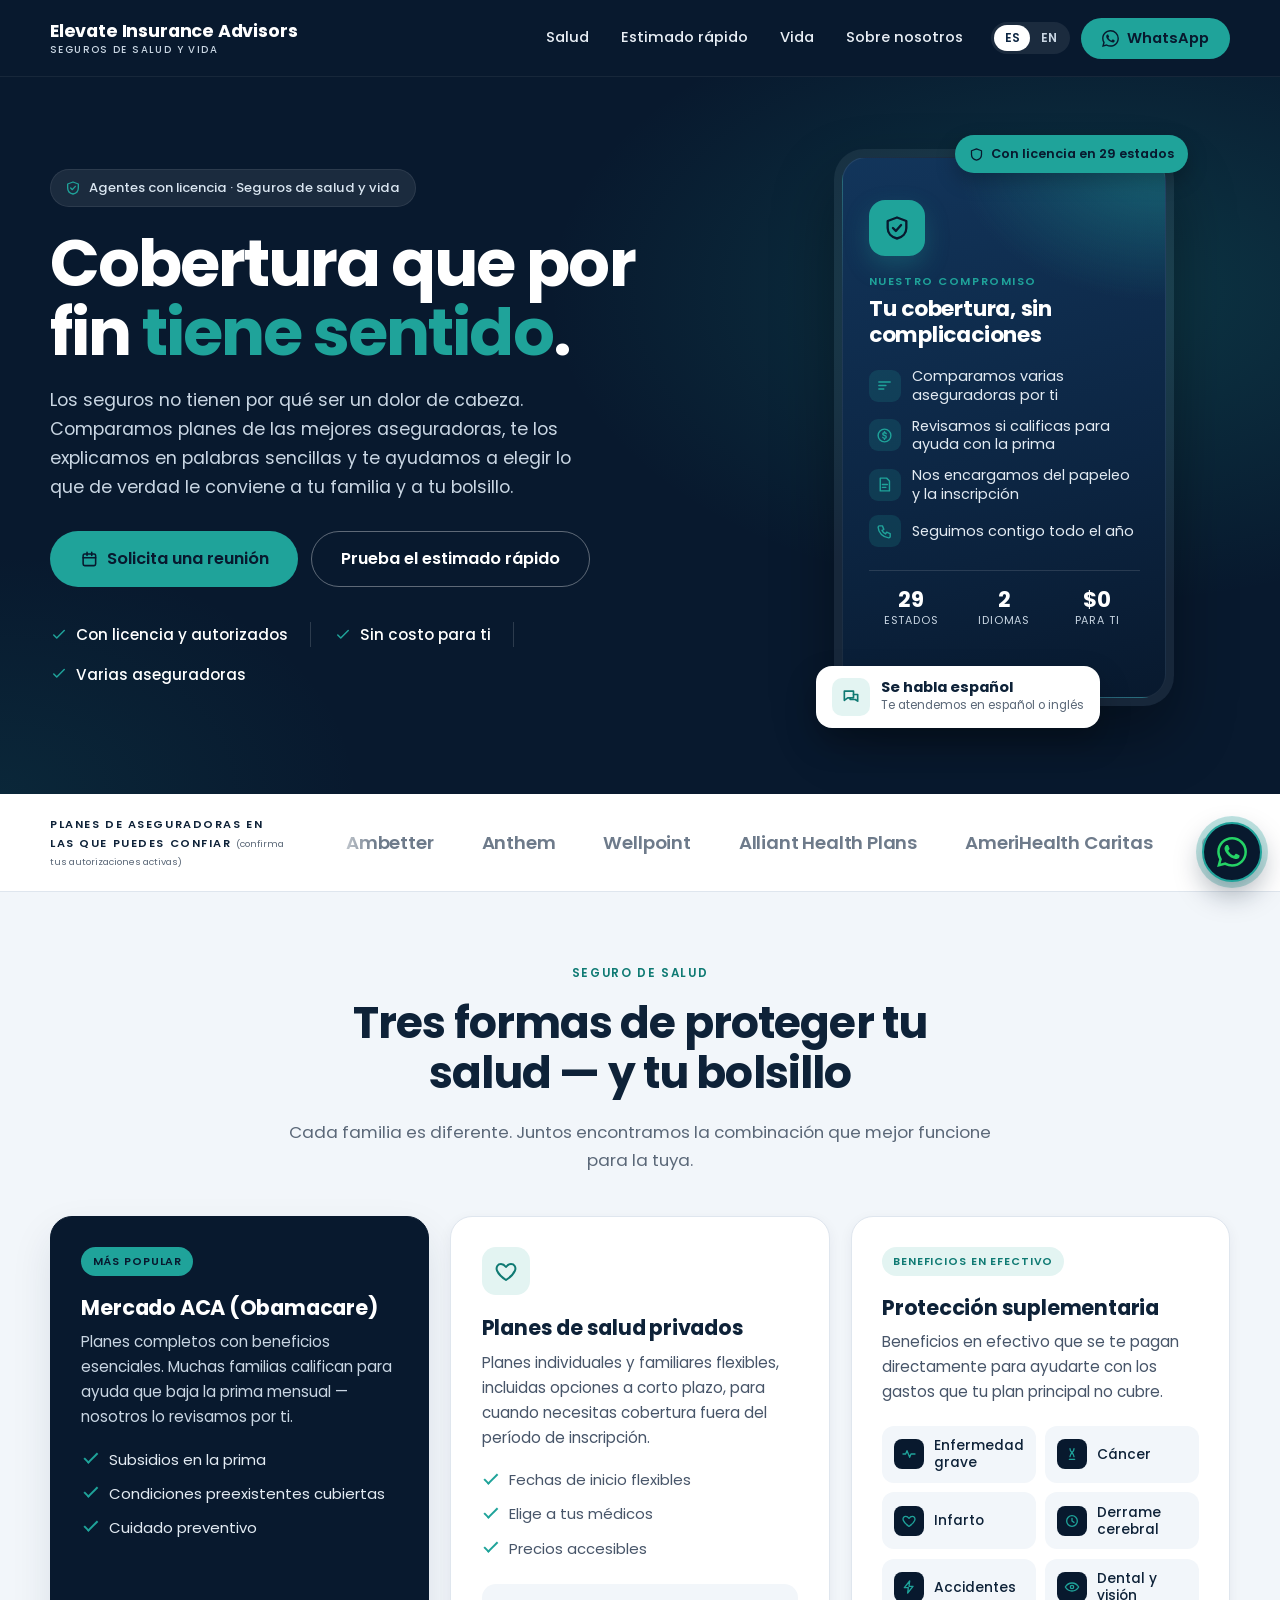
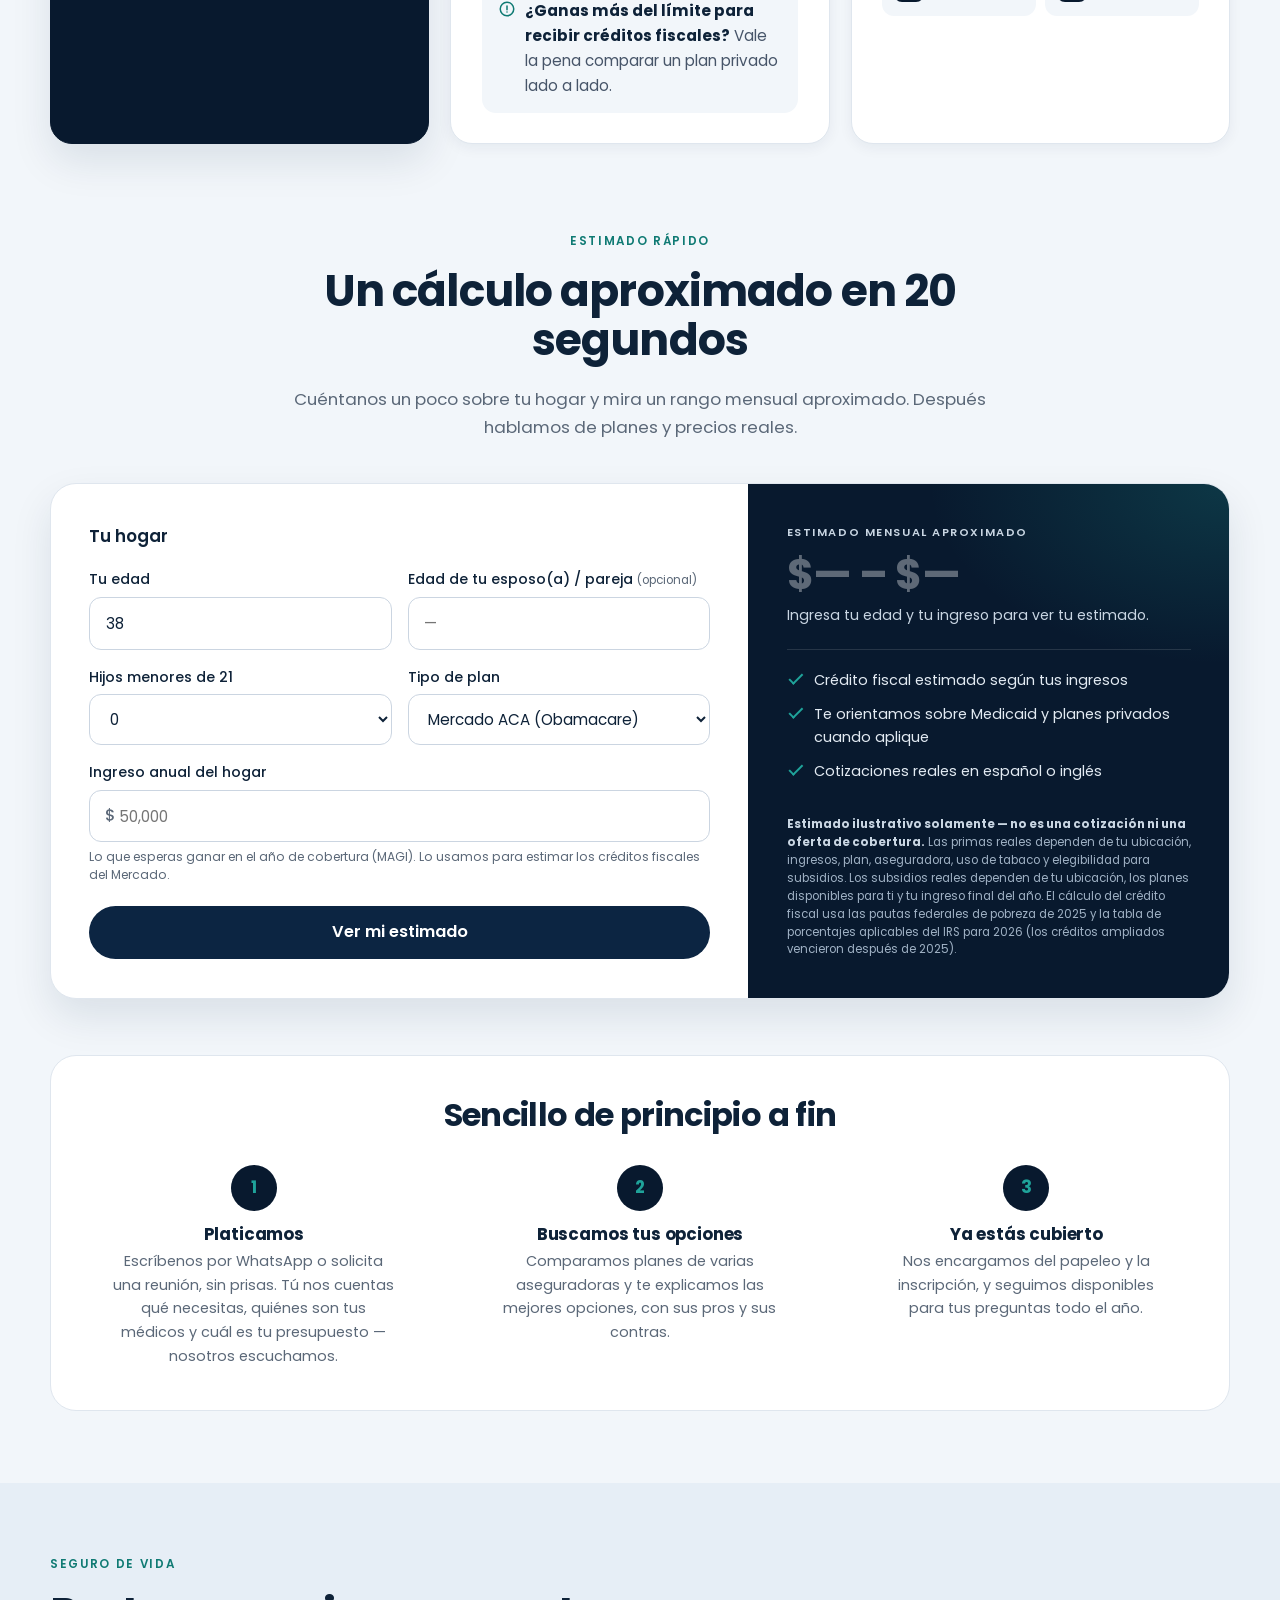
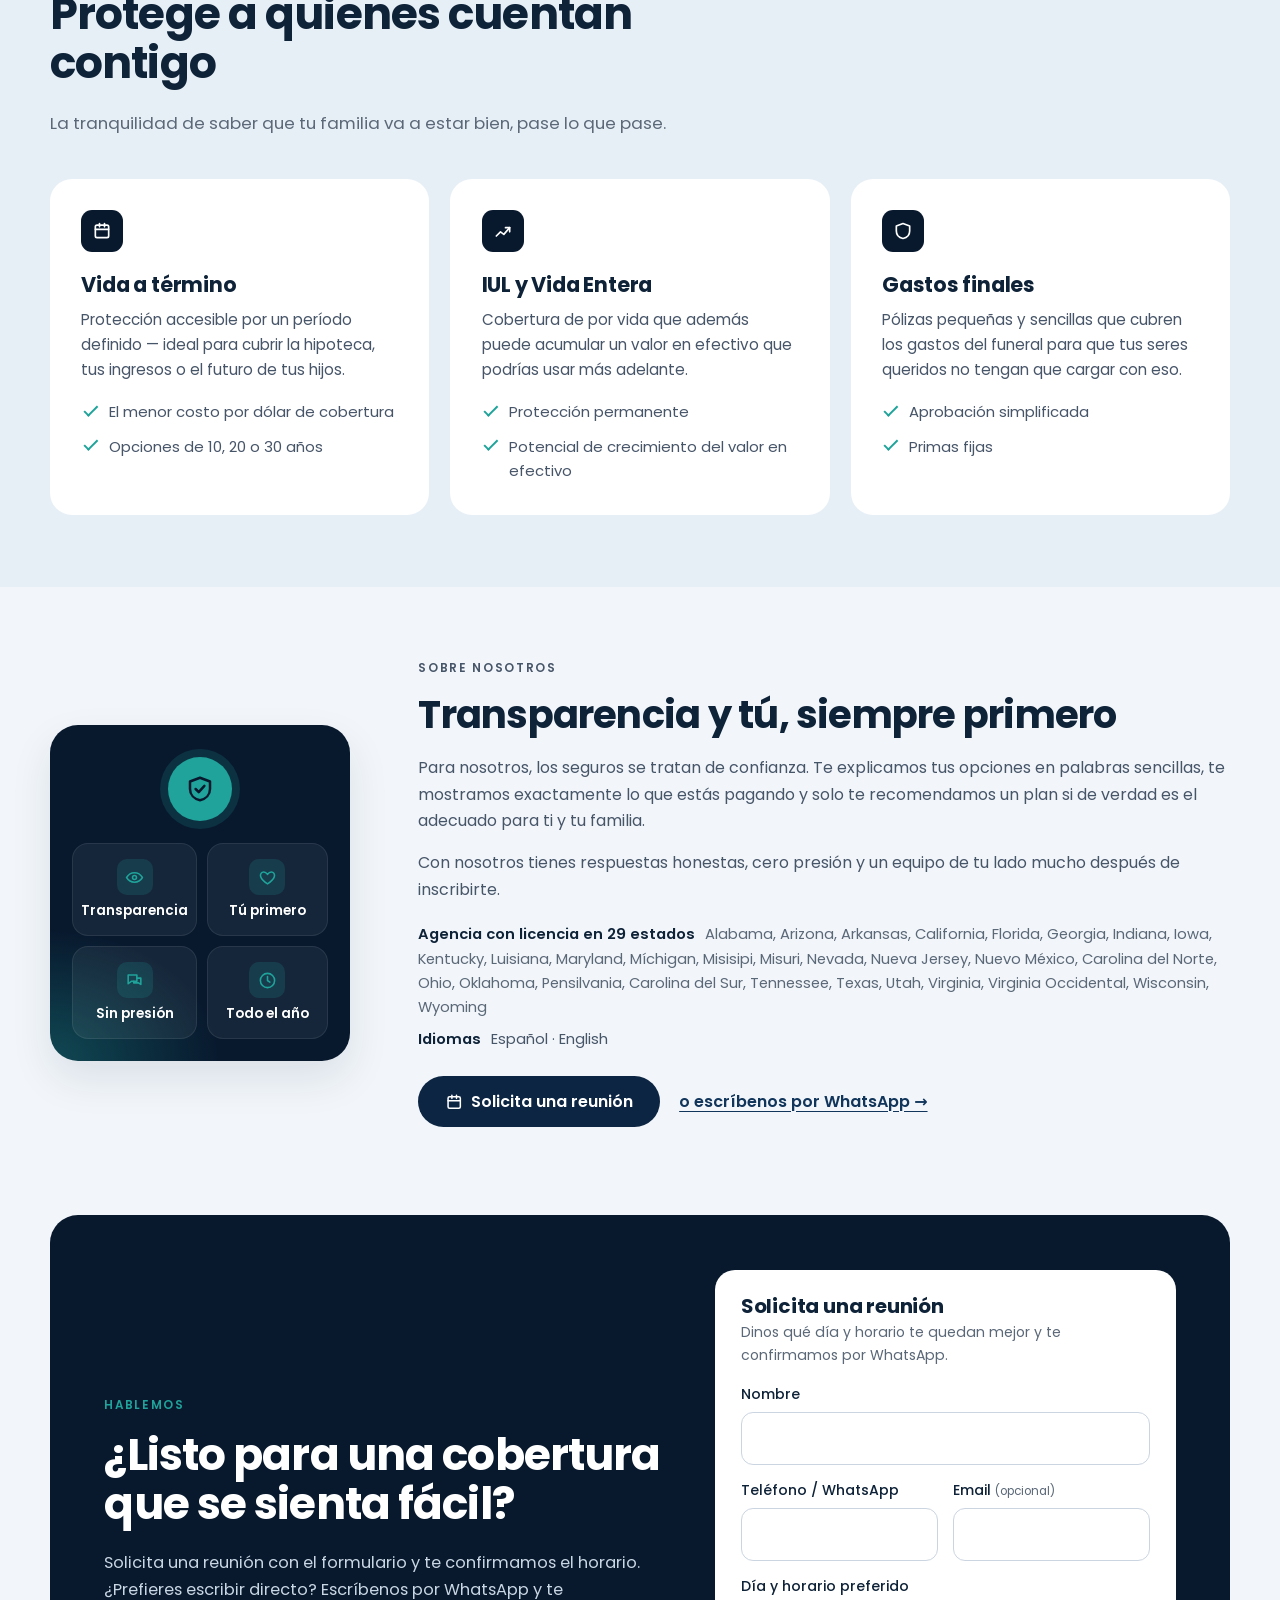
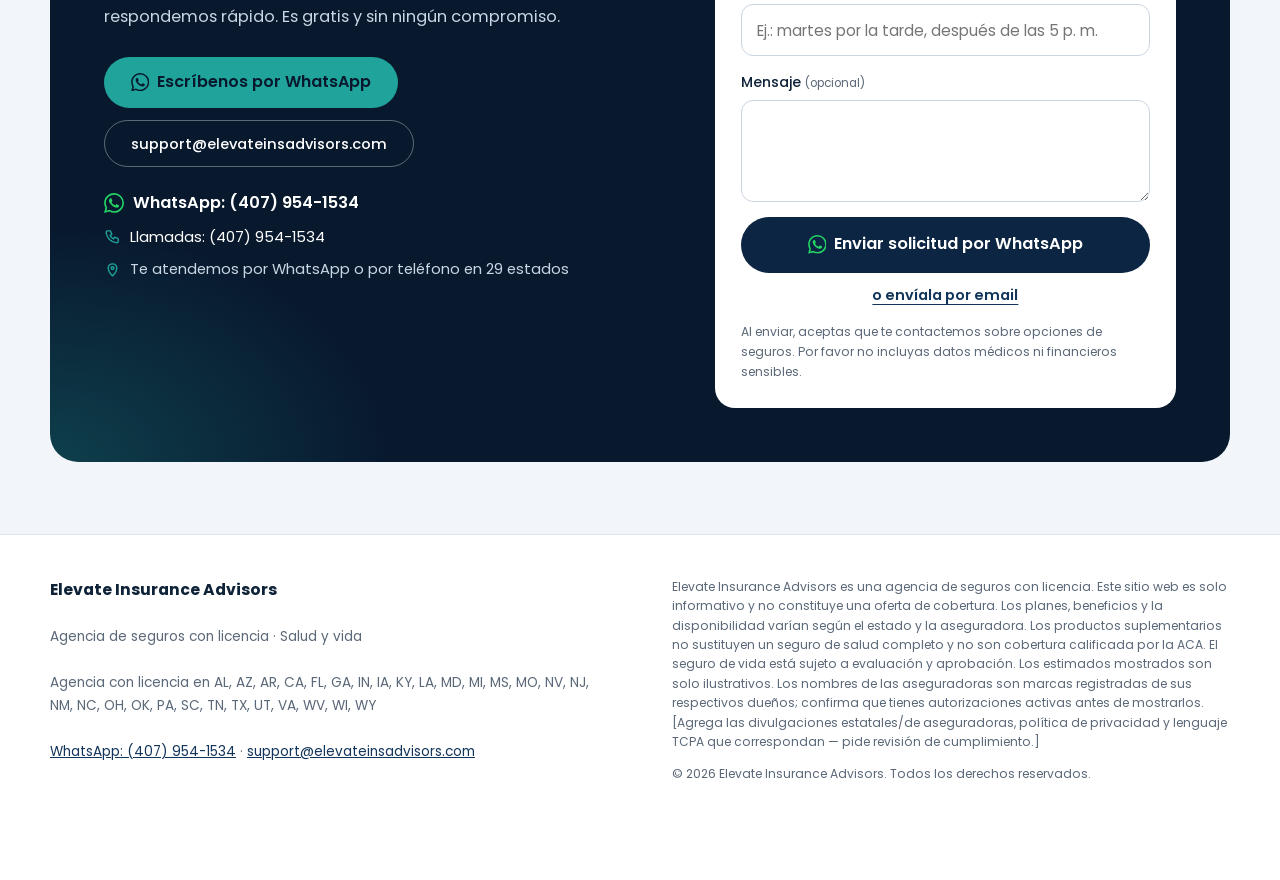
==== commit 734a94f7: "ES site: use support@ email" ====
--- a/es/index.html
+++ b/es/index.html
@@ -282,7 +282,7 @@
         <p class="cta__sub" data-i18n="contact.sub">Solicita una reunión con el formulario y te confirmamos el horario. ¿Prefieres escribir directo? Escríbenos por WhatsApp y te respondemos rápido. Es gratis y sin ningún compromiso.</p>
         <div class="cta__btns">
           <a href="https://wa.me/14079541534?text=Hola,%20quiero%20informaci%C3%B3n%20sobre%20seguros%20de%20salud" target="_blank" rel="noopener" data-book class="btn btn--teal"><svg class="wa-ic" aria-hidden="true"><use href="#wa-glyph"/></svg><span data-i18n="contact.book">Escríbenos por WhatsApp</span></a>
-          <a href="mailto:info@elevateinsadvisors.com" class="btn btn--outline">info@elevateinsadvisors.com</a>
+          <a href="mailto:support@elevateinsadvisors.com" class="btn btn--outline">support@elevateinsadvisors.com</a>
         </div>
         <ul class="cta__info">
           <li class="cta__info--wa"><svg class="wa-ic" aria-hidden="true"><use href="#wa-glyph"/></svg><a href="https://wa.me/14079541534?text=Hola,%20quiero%20informaci%C3%B3n%20sobre%20seguros%20de%20salud" target="_blank" rel="noopener" data-book>WhatsApp: (407) 954-1534</a></li>
@@ -303,7 +303,7 @@
         <div class="field"><label for="m-when" data-i18n="meet.when">Día y horario preferido</label><input id="m-when" name="when" type="text" autocomplete="off" required aria-required="true" placeholder="Ej.: martes por la tarde, después de las 5 p. m." data-i18n-ph="meet.when.ph"></div>
         <div class="field"><label for="m-msg"><span data-i18n="meet.msg">Mensaje</span> <small data-i18n="meet.opt2">(opcional)</small></label><textarea id="m-msg" name="message" rows="3"></textarea></div>
         <button type="submit" class="btn btn--navy btn--lg btn--wa-green"><svg class="wa-ic" aria-hidden="true"><use href="#wa-glyph"/></svg><span data-i18n="meet.btn">Enviar solicitud por WhatsApp</span></button>
-        <a href="mailto:info@elevateinsadvisors.com" class="form__alt" id="meetingEmail" data-i18n="meet.alt">o envíala por email</a>
+        <a href="mailto:support@elevateinsadvisors.com" class="form__alt" id="meetingEmail" data-i18n="meet.alt">o envíala por email</a>
         <p class="form__status" id="formStatus" role="status"></p>
         <p class="form__note" data-i18n="form.note">Al enviar, aceptas que te contactemos sobre opciones de seguros. Por favor no incluyas datos médicos ni financieros sensibles.</p>
       </form>
@@ -318,7 +318,7 @@
       <strong>Elevate Insurance Advisors</strong>
       <span data-i18n="footer.role">Agencia de seguros con licencia · Salud y vida</span>
       <span data-i18n="footer.lic">Agencia con licencia en AL, AZ, AR, CA, FL, GA, IN, IA, KY, LA, MD, MI, MS, MO, NV, NJ, NM, NC, OH, OK, PA, SC, TN, TX, UT, VA, WV, WI, WY</span>
-      <span><a href="https://wa.me/14079541534?text=Hola,%20quiero%20informaci%C3%B3n%20sobre%20seguros%20de%20salud" target="_blank" rel="noopener" data-book>WhatsApp: (407) 954-1534</a> · <a href="mailto:info@elevateinsadvisors.com">info@elevateinsadvisors.com</a></span>
+      <span><a href="https://wa.me/14079541534?text=Hola,%20quiero%20informaci%C3%B3n%20sobre%20seguros%20de%20salud" target="_blank" rel="noopener" data-book>WhatsApp: (407) 954-1534</a> · <a href="mailto:support@elevateinsadvisors.com">support@elevateinsadvisors.com</a></span>
     </div>
     <div class="footer__fine">
       <p class="footer__legal" data-i18n="footer.legal">Elevate Insurance Advisors es una agencia de seguros con licencia. Este sitio web es solo informativo y no constituye una oferta de cobertura. Los planes, beneficios y la disponibilidad varían según el estado y la aseguradora. Los productos suplementarios no sustituyen un seguro de salud completo y no son cobertura calificada por la ACA. El seguro de vida está sujeto a evaluación y aprobación. Los estimados mostrados son solo ilustrativos. Los nombres de las aseguradoras son marcas registradas de sus respectivos dueños; confirma que tienes autorizaciones activas antes de mostrarlos. [Agrega las divulgaciones estatales/de aseguradoras, política de privacidad y lenguaje TCPA que correspondan — pide revisión de cumplimiento.]</p>
